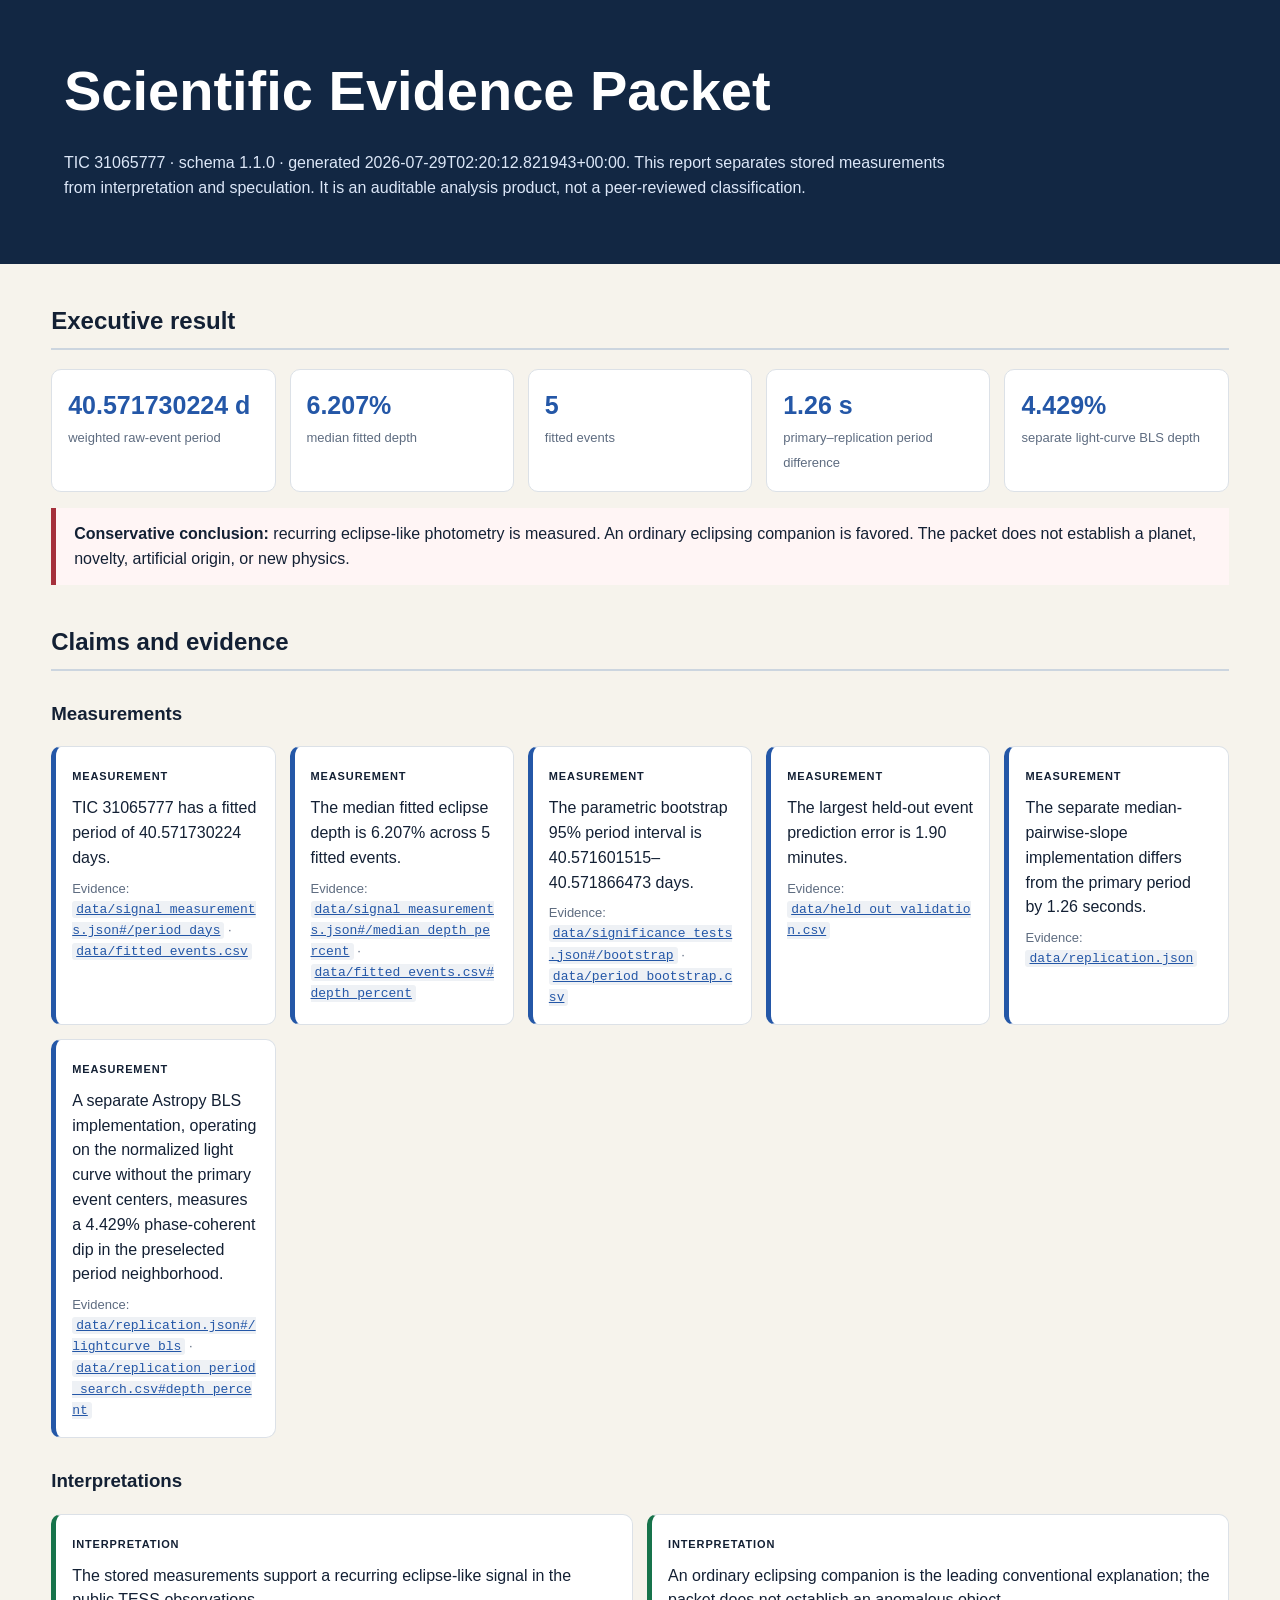
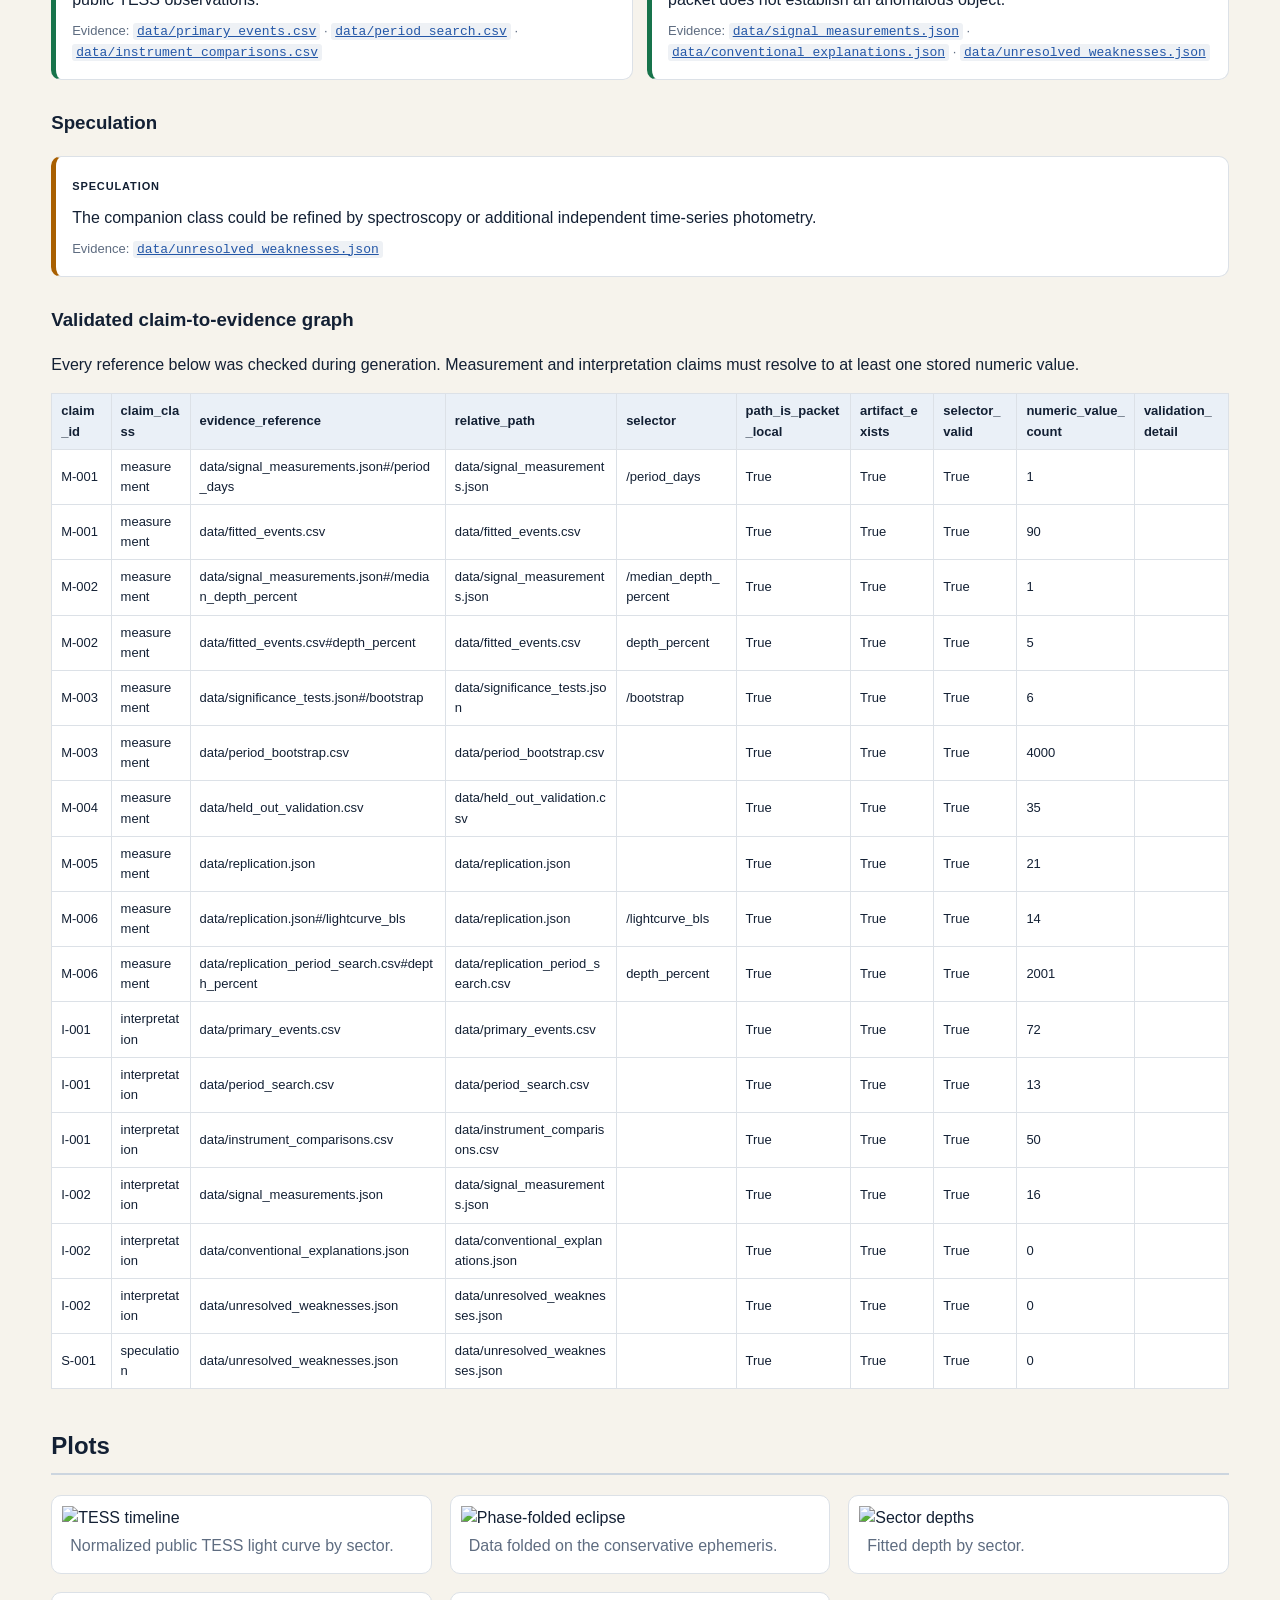
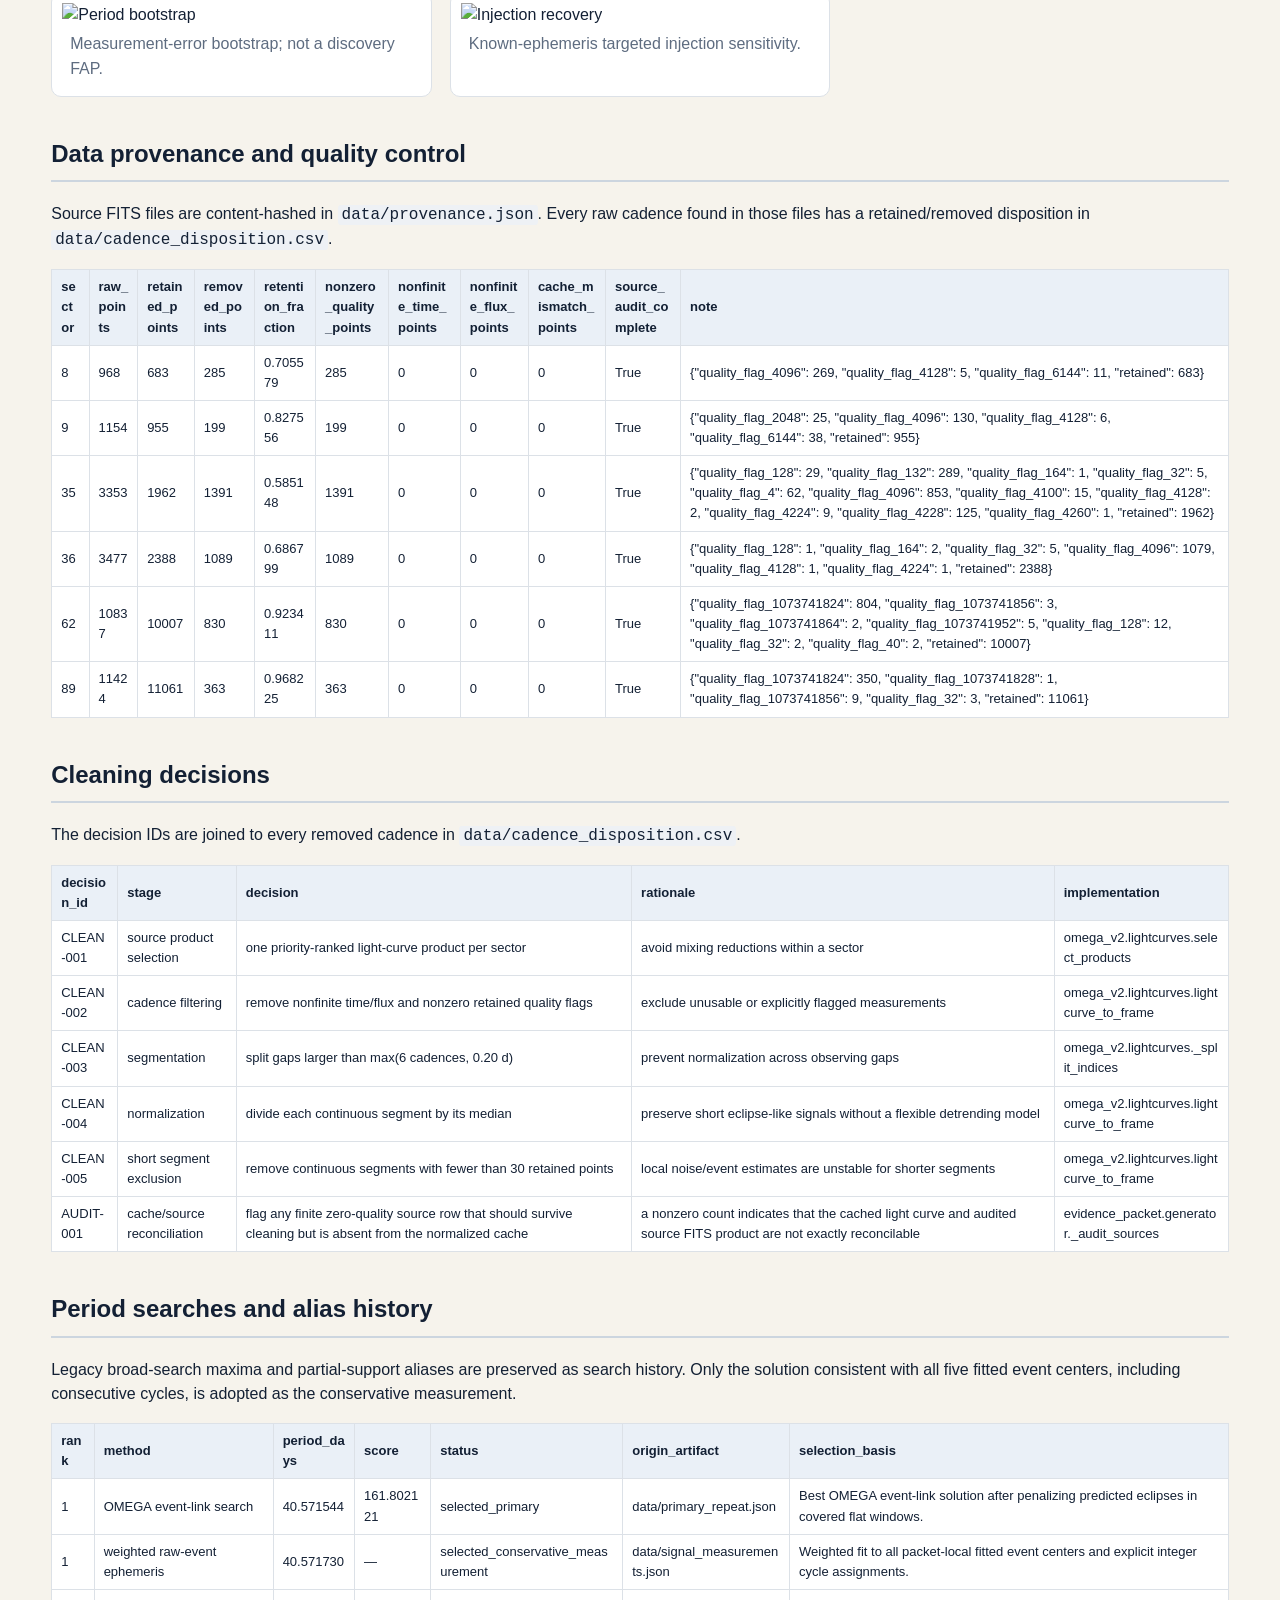
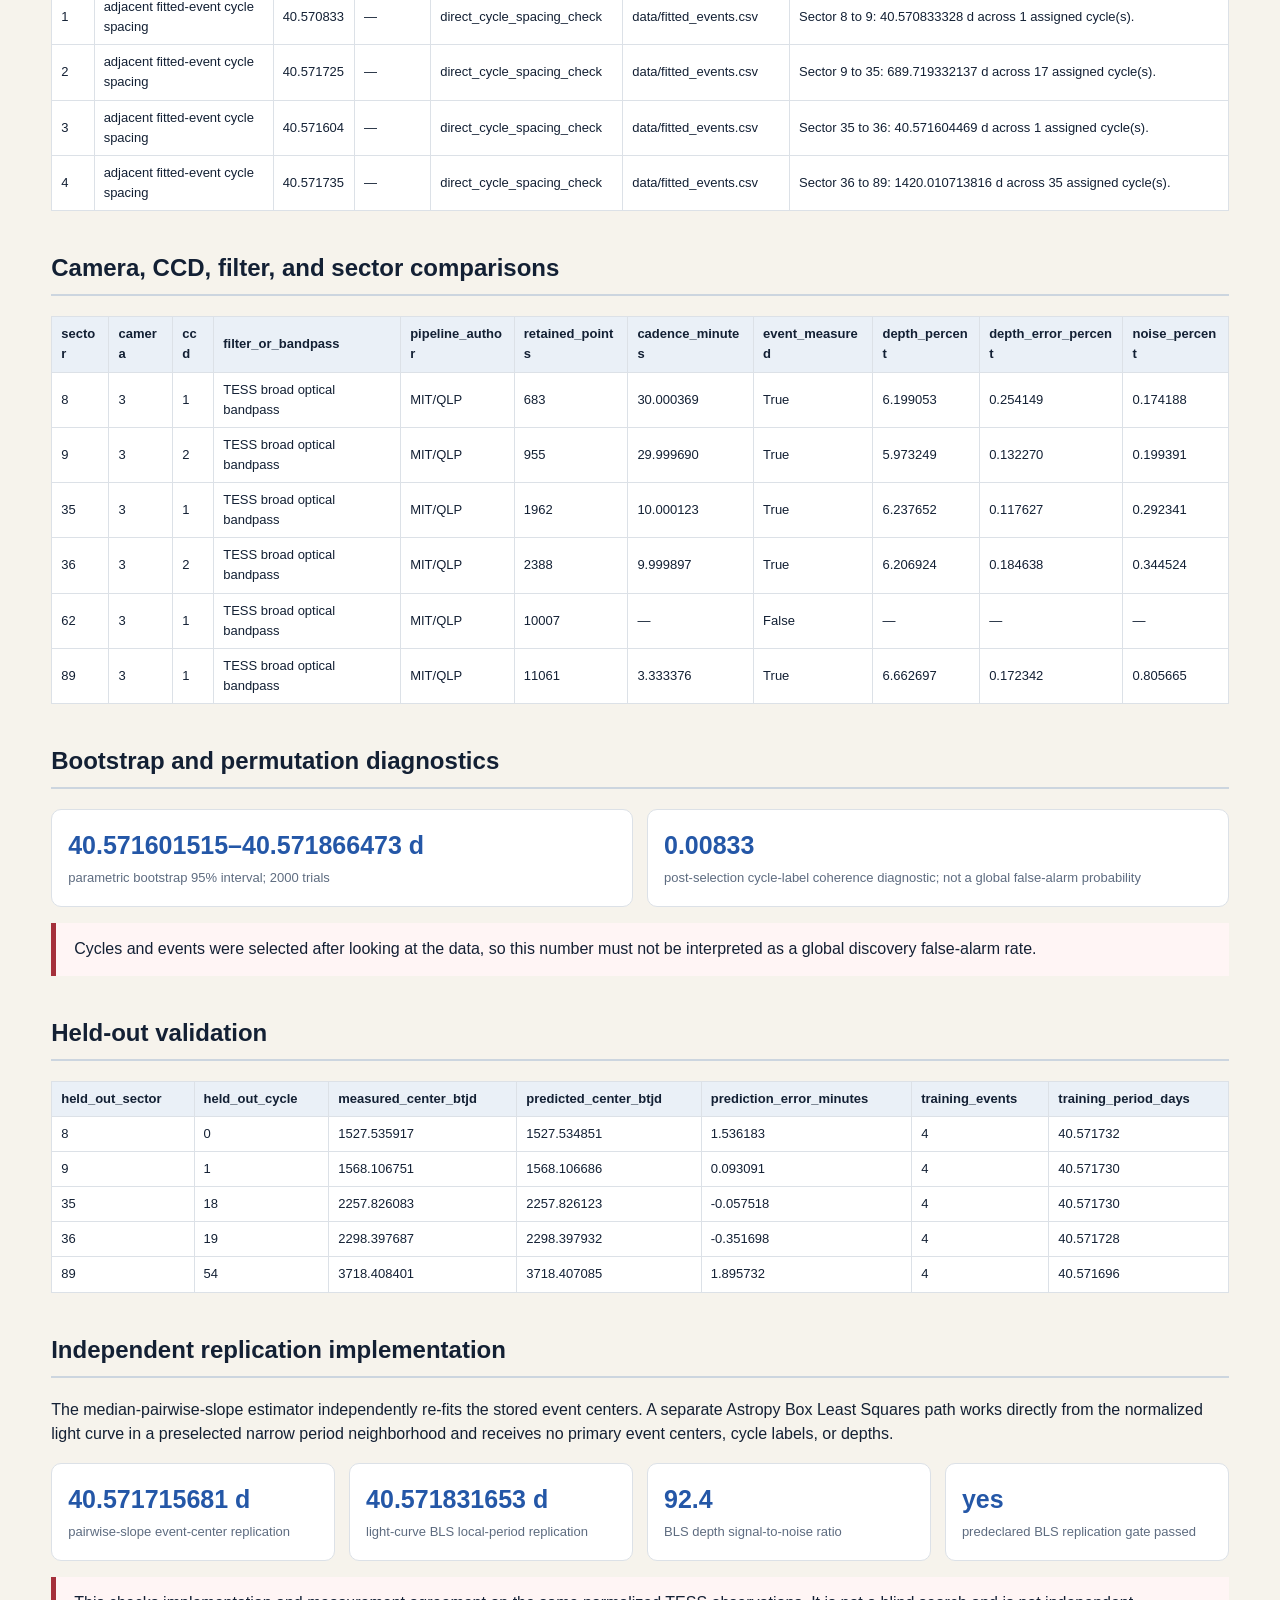
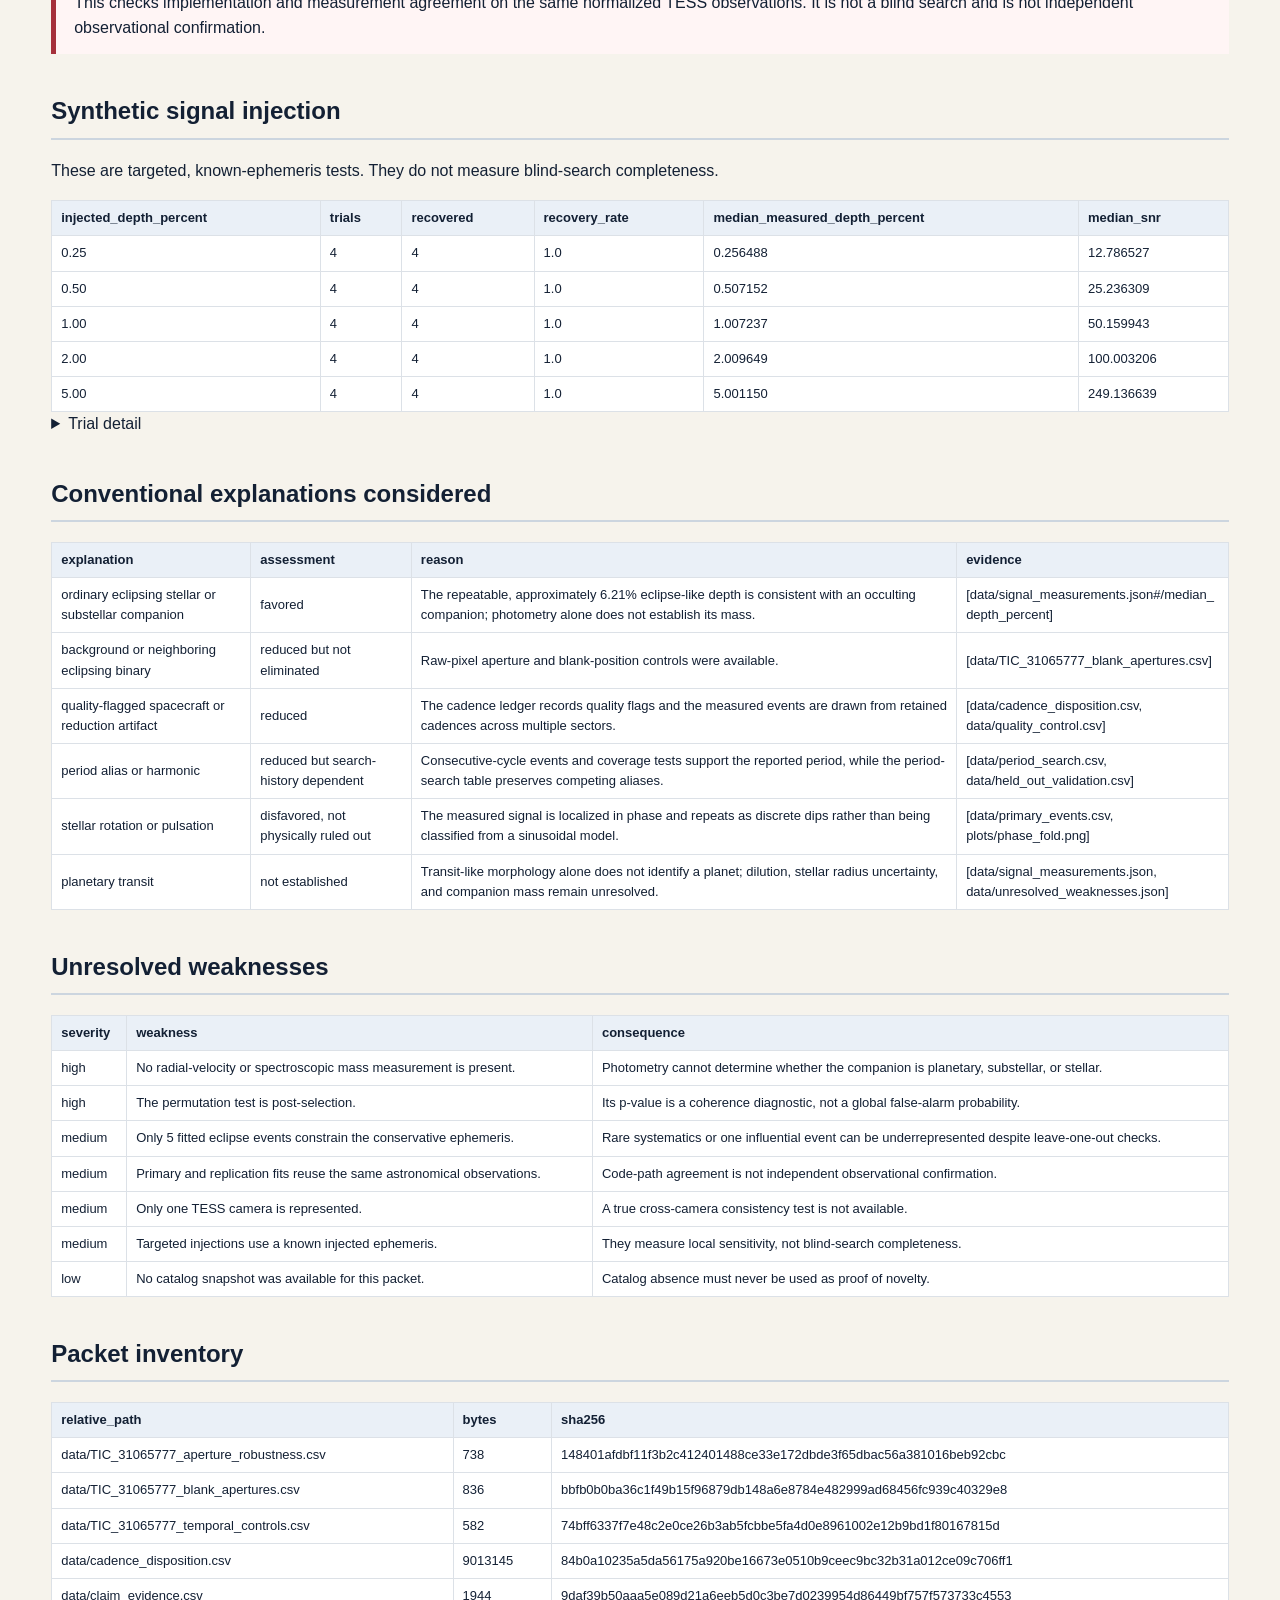
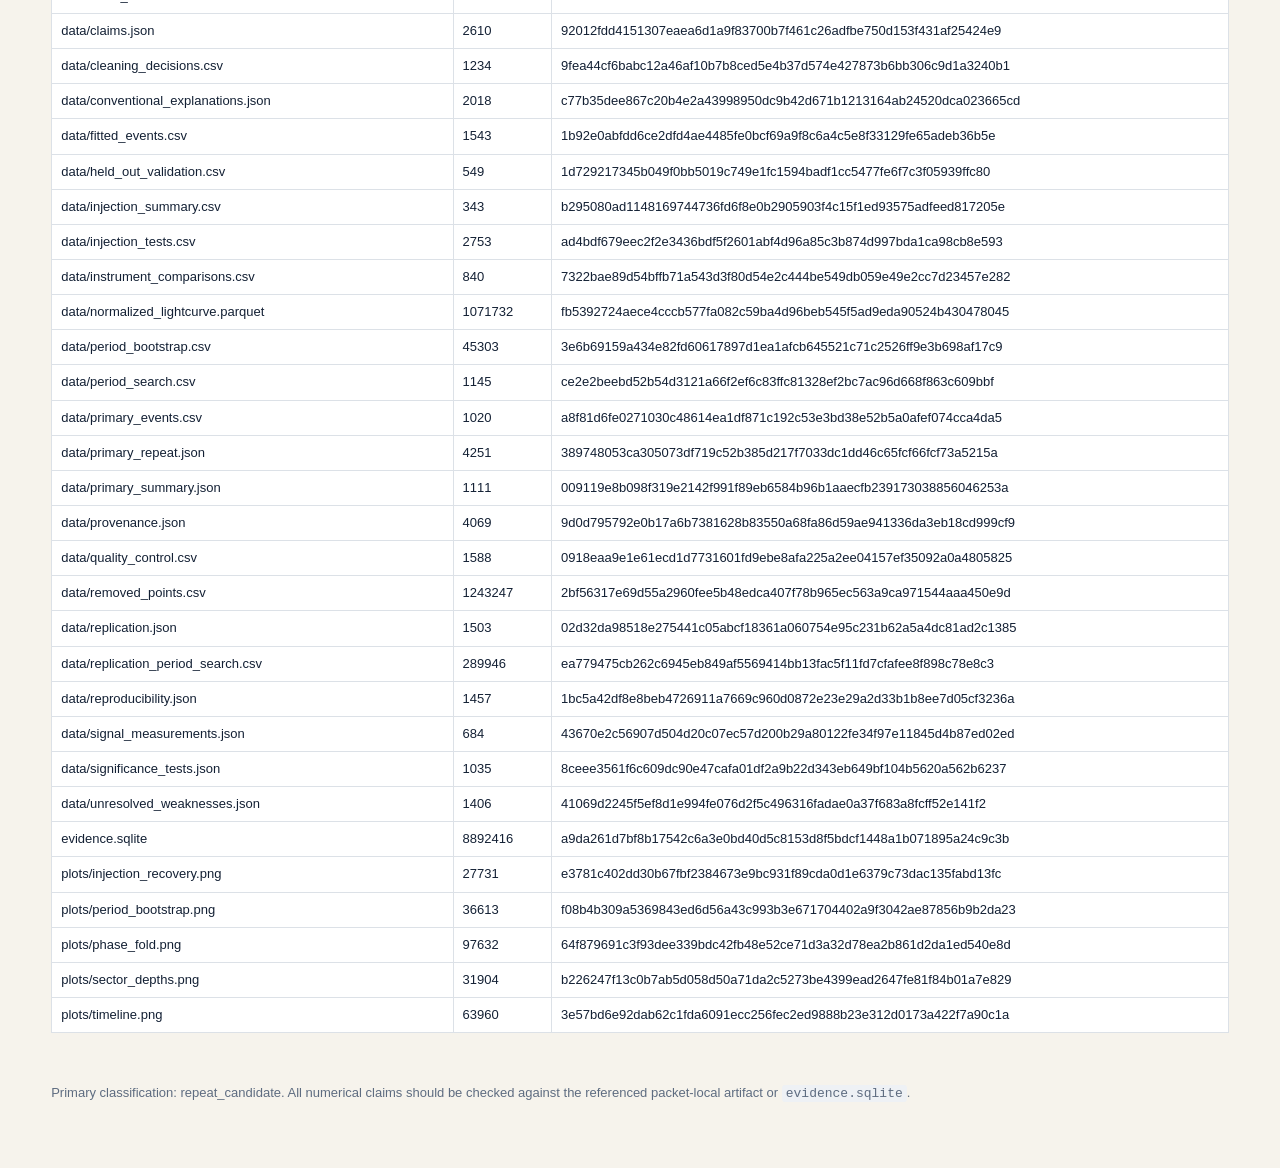
==== results/evidence_packets/TIC_31065777/index.html @ 11b76bcf "Publish reproducible TIC 31065777 analysis" ====
<!doctype html>
<html lang="en">
<head>
<meta charset="utf-8">
<meta name="viewport" content="width=device-width, initial-scale=1">
<title>TIC 31065777 Scientific Evidence Packet</title>
<style>
:root { --ink:#132034; --muted:#5e6c80; --paper:#f6f3ec; --card:#fff;
--blue:#2457a7; --green:#17734b; --amber:#a85f00; --red:#a5303b; }
* { box-sizing:border-box; } body { margin:0; color:var(--ink); background:var(--paper);
font:16px/1.55 -apple-system,BlinkMacSystemFont,"Segoe UI",sans-serif; }
header { padding:48px max(5vw,24px); color:white; background:#122743; }
header h1 { margin:0 0 8px; font-size:clamp(30px,5vw,56px); } header p { max-width:900px; color:#dce7f8; }
main { width:min(1180px,92vw); margin:32px auto 80px; } section { margin:38px 0; }
h2 { border-bottom:2px solid #ccd5df; padding-bottom:8px; } h3 { margin-top:28px; }
.grid { display:grid; grid-template-columns:repeat(auto-fit,minmax(210px,1fr)); gap:14px; }
.metric,.claim,.panel { background:var(--card); border:1px solid #dce1e7; border-radius:10px; padding:16px; }
.metric strong { display:block; font-size:25px; color:var(--blue); } .metric span,.evidence,.muted { color:var(--muted); font-size:13px; }
.tag { display:inline-block; font-size:11px; text-transform:uppercase; letter-spacing:.08em; font-weight:700; }
.measurement { border-left:5px solid var(--blue); } .interpretation { border-left:5px solid var(--green); }
.speculation { border-left:5px solid var(--amber); } .claim p { margin:8px 0; }
.warning { border-left:5px solid var(--red); background:#fff5f5; padding:14px 18px; }
.plots { display:grid; grid-template-columns:repeat(auto-fit,minmax(360px,1fr)); gap:18px; }
.plots figure { margin:0; padding:10px; background:white; border:1px solid #dce1e7; border-radius:10px; }
.plots img { width:100%; height:auto; } .plots figcaption { color:var(--muted); padding:4px 8px; }
.data-table { width:100%; border-collapse:collapse; background:white; font-size:13px; overflow-wrap:anywhere; }
.data-table th,.data-table td { padding:7px 9px; border:1px solid #dce1e7; text-align:left; }
.data-table th { background:#eaf0f7; } .scroll { overflow-x:auto; }
code { background:#eef1f5; padding:1px 4px; border-radius:3px;
overflow-wrap:anywhere; white-space:normal; }
a { color:var(--blue); }
footer { color:var(--muted); margin-top:50px; font-size:13px; }
</style>
</head>
<body>
<header><h1>Scientific Evidence Packet</h1>
<p>TIC 31065777 · schema 1.1.0 · generated 2026-07-29T02:20:12.821943+00:00.
This report separates stored measurements from interpretation and speculation.
It is an auditable analysis product, not a peer-reviewed classification.</p></header>
<main>
<section>
<h2>Executive result</h2>
<div class="grid">
<div class="metric"><strong>40.571730224 d</strong><span>weighted raw-event period</span></div>
<div class="metric"><strong>6.207%</strong><span>median fitted depth</span></div>
<div class="metric"><strong>5</strong><span>fitted events</span></div>
<div class="metric"><strong>1.26 s</strong><span>primary–replication period difference</span></div>
<div class="metric"><strong>4.429%</strong><span>separate light-curve BLS depth</span></div>
</div>
<p class="warning"><strong>Conservative conclusion:</strong> recurring eclipse-like
photometry is measured. An ordinary eclipsing companion is favored. The packet
does not establish a planet, novelty, artificial origin, or new physics.</p>
</section>
<section><h2>Claims and evidence</h2>
<h3>Measurements</h3><div class="grid"><article class="claim measurement"><div class="tag">measurement</div><p>TIC 31065777 has a fitted period of 40.571730224 days.</p><div class="evidence">Evidence: <a href="data/signal_measurements.json"><code>data/signal_measurements.json#/period_days</code></a> · <a href="data/fitted_events.csv"><code>data/fitted_events.csv</code></a></div></article>
<article class="claim measurement"><div class="tag">measurement</div><p>The median fitted eclipse depth is 6.207% across 5 fitted events.</p><div class="evidence">Evidence: <a href="data/signal_measurements.json"><code>data/signal_measurements.json#/median_depth_percent</code></a> · <a href="data/fitted_events.csv"><code>data/fitted_events.csv#depth_percent</code></a></div></article>
<article class="claim measurement"><div class="tag">measurement</div><p>The parametric bootstrap 95% period interval is 40.571601515–40.571866473 days.</p><div class="evidence">Evidence: <a href="data/significance_tests.json"><code>data/significance_tests.json#/bootstrap</code></a> · <a href="data/period_bootstrap.csv"><code>data/period_bootstrap.csv</code></a></div></article>
<article class="claim measurement"><div class="tag">measurement</div><p>The largest held-out event prediction error is 1.90 minutes.</p><div class="evidence">Evidence: <a href="data/held_out_validation.csv"><code>data/held_out_validation.csv</code></a></div></article>
<article class="claim measurement"><div class="tag">measurement</div><p>The separate median-pairwise-slope implementation differs from the primary period by 1.26 seconds.</p><div class="evidence">Evidence: <a href="data/replication.json"><code>data/replication.json</code></a></div></article>
<article class="claim measurement"><div class="tag">measurement</div><p>A separate Astropy BLS implementation, operating on the normalized light curve without the primary event centers, measures a 4.429% phase-coherent dip in the preselected period neighborhood.</p><div class="evidence">Evidence: <a href="data/replication.json"><code>data/replication.json#/lightcurve_bls</code></a> · <a href="data/replication_period_search.csv"><code>data/replication_period_search.csv#depth_percent</code></a></div></article></div>
<h3>Interpretations</h3><div class="grid"><article class="claim interpretation"><div class="tag">interpretation</div><p>The stored measurements support a recurring eclipse-like signal in the public TESS observations.</p><div class="evidence">Evidence: <a href="data/primary_events.csv"><code>data/primary_events.csv</code></a> · <a href="data/period_search.csv"><code>data/period_search.csv</code></a> · <a href="data/instrument_comparisons.csv"><code>data/instrument_comparisons.csv</code></a></div></article>
<article class="claim interpretation"><div class="tag">interpretation</div><p>An ordinary eclipsing companion is the leading conventional explanation; the packet does not establish an anomalous object.</p><div class="evidence">Evidence: <a href="data/signal_measurements.json"><code>data/signal_measurements.json</code></a> · <a href="data/conventional_explanations.json"><code>data/conventional_explanations.json</code></a> · <a href="data/unresolved_weaknesses.json"><code>data/unresolved_weaknesses.json</code></a></div></article></div>
<h3>Speculation</h3><div class="grid"><article class="claim speculation"><div class="tag">speculation</div><p>The companion class could be refined by spectroscopy or additional independent time-series photometry.</p><div class="evidence">Evidence: <a href="data/unresolved_weaknesses.json"><code>data/unresolved_weaknesses.json</code></a></div></article></div>
<h3>Validated claim-to-evidence graph</h3>
<p>Every reference below was checked during generation. Measurement and
interpretation claims must resolve to at least one stored numeric value.</p>
<div class="scroll"><table class="dataframe data-table">
  <thead>
    <tr style="text-align: right;">
      <th>claim_id</th>
      <th>claim_class</th>
      <th>evidence_reference</th>
      <th>relative_path</th>
      <th>selector</th>
      <th>path_is_packet_local</th>
      <th>artifact_exists</th>
      <th>selector_valid</th>
      <th>numeric_value_count</th>
      <th>validation_detail</th>
    </tr>
  </thead>
  <tbody>
    <tr>
      <td>M-001</td>
      <td>measurement</td>
      <td>data/signal_measurements.json#/period_days</td>
      <td>data/signal_measurements.json</td>
      <td>/period_days</td>
      <td>True</td>
      <td>True</td>
      <td>True</td>
      <td>1</td>
      <td></td>
    </tr>
    <tr>
      <td>M-001</td>
      <td>measurement</td>
      <td>data/fitted_events.csv</td>
      <td>data/fitted_events.csv</td>
      <td></td>
      <td>True</td>
      <td>True</td>
      <td>True</td>
      <td>90</td>
      <td></td>
    </tr>
    <tr>
      <td>M-002</td>
      <td>measurement</td>
      <td>data/signal_measurements.json#/median_depth_percent</td>
      <td>data/signal_measurements.json</td>
      <td>/median_depth_percent</td>
      <td>True</td>
      <td>True</td>
      <td>True</td>
      <td>1</td>
      <td></td>
    </tr>
    <tr>
      <td>M-002</td>
      <td>measurement</td>
      <td>data/fitted_events.csv#depth_percent</td>
      <td>data/fitted_events.csv</td>
      <td>depth_percent</td>
      <td>True</td>
      <td>True</td>
      <td>True</td>
      <td>5</td>
      <td></td>
    </tr>
    <tr>
      <td>M-003</td>
      <td>measurement</td>
      <td>data/significance_tests.json#/bootstrap</td>
      <td>data/significance_tests.json</td>
      <td>/bootstrap</td>
      <td>True</td>
      <td>True</td>
      <td>True</td>
      <td>6</td>
      <td></td>
    </tr>
    <tr>
      <td>M-003</td>
      <td>measurement</td>
      <td>data/period_bootstrap.csv</td>
      <td>data/period_bootstrap.csv</td>
      <td></td>
      <td>True</td>
      <td>True</td>
      <td>True</td>
      <td>4000</td>
      <td></td>
    </tr>
    <tr>
      <td>M-004</td>
      <td>measurement</td>
      <td>data/held_out_validation.csv</td>
      <td>data/held_out_validation.csv</td>
      <td></td>
      <td>True</td>
      <td>True</td>
      <td>True</td>
      <td>35</td>
      <td></td>
    </tr>
    <tr>
      <td>M-005</td>
      <td>measurement</td>
      <td>data/replication.json</td>
      <td>data/replication.json</td>
      <td></td>
      <td>True</td>
      <td>True</td>
      <td>True</td>
      <td>21</td>
      <td></td>
    </tr>
    <tr>
      <td>M-006</td>
      <td>measurement</td>
      <td>data/replication.json#/lightcurve_bls</td>
      <td>data/replication.json</td>
      <td>/lightcurve_bls</td>
      <td>True</td>
      <td>True</td>
      <td>True</td>
      <td>14</td>
      <td></td>
    </tr>
    <tr>
      <td>M-006</td>
      <td>measurement</td>
      <td>data/replication_period_search.csv#depth_percent</td>
      <td>data/replication_period_search.csv</td>
      <td>depth_percent</td>
      <td>True</td>
      <td>True</td>
      <td>True</td>
      <td>2001</td>
      <td></td>
    </tr>
    <tr>
      <td>I-001</td>
      <td>interpretation</td>
      <td>data/primary_events.csv</td>
      <td>data/primary_events.csv</td>
      <td></td>
      <td>True</td>
      <td>True</td>
      <td>True</td>
      <td>72</td>
      <td></td>
    </tr>
    <tr>
      <td>I-001</td>
      <td>interpretation</td>
      <td>data/period_search.csv</td>
      <td>data/period_search.csv</td>
      <td></td>
      <td>True</td>
      <td>True</td>
      <td>True</td>
      <td>13</td>
      <td></td>
    </tr>
    <tr>
      <td>I-001</td>
      <td>interpretation</td>
      <td>data/instrument_comparisons.csv</td>
      <td>data/instrument_comparisons.csv</td>
      <td></td>
      <td>True</td>
      <td>True</td>
      <td>True</td>
      <td>50</td>
      <td></td>
    </tr>
    <tr>
      <td>I-002</td>
      <td>interpretation</td>
      <td>data/signal_measurements.json</td>
      <td>data/signal_measurements.json</td>
      <td></td>
      <td>True</td>
      <td>True</td>
      <td>True</td>
      <td>16</td>
      <td></td>
    </tr>
    <tr>
      <td>I-002</td>
      <td>interpretation</td>
      <td>data/conventional_explanations.json</td>
      <td>data/conventional_explanations.json</td>
      <td></td>
      <td>True</td>
      <td>True</td>
      <td>True</td>
      <td>0</td>
      <td></td>
    </tr>
    <tr>
      <td>I-002</td>
      <td>interpretation</td>
      <td>data/unresolved_weaknesses.json</td>
      <td>data/unresolved_weaknesses.json</td>
      <td></td>
      <td>True</td>
      <td>True</td>
      <td>True</td>
      <td>0</td>
      <td></td>
    </tr>
    <tr>
      <td>S-001</td>
      <td>speculation</td>
      <td>data/unresolved_weaknesses.json</td>
      <td>data/unresolved_weaknesses.json</td>
      <td></td>
      <td>True</td>
      <td>True</td>
      <td>True</td>
      <td>0</td>
      <td></td>
    </tr>
  </tbody>
</table></div></section>
<section><h2>Plots</h2><div class="plots">
<figure><img src="plots/timeline.png" alt="TESS timeline"><figcaption>Normalized public TESS light curve by sector.</figcaption></figure>
<figure><img src="plots/phase_fold.png" alt="Phase-folded eclipse"><figcaption>Data folded on the conservative ephemeris.</figcaption></figure>
<figure><img src="plots/sector_depths.png" alt="Sector depths"><figcaption>Fitted depth by sector.</figcaption></figure>
<figure><img src="plots/period_bootstrap.png" alt="Period bootstrap"><figcaption>Measurement-error bootstrap; not a discovery FAP.</figcaption></figure>
<figure><img src="plots/injection_recovery.png" alt="Injection recovery"><figcaption>Known-ephemeris targeted injection sensitivity.</figcaption></figure>
</div></section>
<section><h2>Data provenance and quality control</h2>
<p>Source FITS files are content-hashed in <code>data/provenance.json</code>.
Every raw cadence found in those files has a retained/removed disposition in
<code>data/cadence_disposition.csv</code>.</p><div class="scroll"><table class="dataframe data-table">
  <thead>
    <tr style="text-align: right;">
      <th>sector</th>
      <th>raw_points</th>
      <th>retained_points</th>
      <th>removed_points</th>
      <th>retention_fraction</th>
      <th>nonzero_quality_points</th>
      <th>nonfinite_time_points</th>
      <th>nonfinite_flux_points</th>
      <th>cache_mismatch_points</th>
      <th>source_audit_complete</th>
      <th>note</th>
    </tr>
  </thead>
  <tbody>
    <tr>
      <td>8</td>
      <td>968</td>
      <td>683</td>
      <td>285</td>
      <td>0.705579</td>
      <td>285</td>
      <td>0</td>
      <td>0</td>
      <td>0</td>
      <td>True</td>
      <td>{"quality_flag_4096": 269, "quality_flag_4128": 5, "quality_flag_6144": 11, "retained": 683}</td>
    </tr>
    <tr>
      <td>9</td>
      <td>1154</td>
      <td>955</td>
      <td>199</td>
      <td>0.827556</td>
      <td>199</td>
      <td>0</td>
      <td>0</td>
      <td>0</td>
      <td>True</td>
      <td>{"quality_flag_2048": 25, "quality_flag_4096": 130, "quality_flag_4128": 6, "quality_flag_6144": 38, "retained": 955}</td>
    </tr>
    <tr>
      <td>35</td>
      <td>3353</td>
      <td>1962</td>
      <td>1391</td>
      <td>0.585148</td>
      <td>1391</td>
      <td>0</td>
      <td>0</td>
      <td>0</td>
      <td>True</td>
      <td>{"quality_flag_128": 29, "quality_flag_132": 289, "quality_flag_164": 1, "quality_flag_32": 5, "quality_flag_4": 62, "quality_flag_4096": 853, "quality_flag_4100": 15, "quality_flag_4128": 2, "quality_flag_4224": 9, "quality_flag_4228": 125, "quality_flag_4260": 1, "retained": 1962}</td>
    </tr>
    <tr>
      <td>36</td>
      <td>3477</td>
      <td>2388</td>
      <td>1089</td>
      <td>0.686799</td>
      <td>1089</td>
      <td>0</td>
      <td>0</td>
      <td>0</td>
      <td>True</td>
      <td>{"quality_flag_128": 1, "quality_flag_164": 2, "quality_flag_32": 5, "quality_flag_4096": 1079, "quality_flag_4128": 1, "quality_flag_4224": 1, "retained": 2388}</td>
    </tr>
    <tr>
      <td>62</td>
      <td>10837</td>
      <td>10007</td>
      <td>830</td>
      <td>0.923411</td>
      <td>830</td>
      <td>0</td>
      <td>0</td>
      <td>0</td>
      <td>True</td>
      <td>{"quality_flag_1073741824": 804, "quality_flag_1073741856": 3, "quality_flag_1073741864": 2, "quality_flag_1073741952": 5, "quality_flag_128": 12, "quality_flag_32": 2, "quality_flag_40": 2, "retained": 10007}</td>
    </tr>
    <tr>
      <td>89</td>
      <td>11424</td>
      <td>11061</td>
      <td>363</td>
      <td>0.968225</td>
      <td>363</td>
      <td>0</td>
      <td>0</td>
      <td>0</td>
      <td>True</td>
      <td>{"quality_flag_1073741824": 350, "quality_flag_1073741828": 1, "quality_flag_1073741856": 9, "quality_flag_32": 3, "retained": 11061}</td>
    </tr>
  </tbody>
</table></div></section>
<section><h2>Cleaning decisions</h2>
<p>The decision IDs are joined to every removed cadence in
<code>data/cadence_disposition.csv</code>.</p>
<div class="scroll"><table class="dataframe data-table">
  <thead>
    <tr style="text-align: right;">
      <th>decision_id</th>
      <th>stage</th>
      <th>decision</th>
      <th>rationale</th>
      <th>implementation</th>
    </tr>
  </thead>
  <tbody>
    <tr>
      <td>CLEAN-001</td>
      <td>source product selection</td>
      <td>one priority-ranked light-curve product per sector</td>
      <td>avoid mixing reductions within a sector</td>
      <td>omega_v2.lightcurves.select_products</td>
    </tr>
    <tr>
      <td>CLEAN-002</td>
      <td>cadence filtering</td>
      <td>remove nonfinite time/flux and nonzero retained quality flags</td>
      <td>exclude unusable or explicitly flagged measurements</td>
      <td>omega_v2.lightcurves.lightcurve_to_frame</td>
    </tr>
    <tr>
      <td>CLEAN-003</td>
      <td>segmentation</td>
      <td>split gaps larger than max(6 cadences, 0.20 d)</td>
      <td>prevent normalization across observing gaps</td>
      <td>omega_v2.lightcurves._split_indices</td>
    </tr>
    <tr>
      <td>CLEAN-004</td>
      <td>normalization</td>
      <td>divide each continuous segment by its median</td>
      <td>preserve short eclipse-like signals without a flexible detrending model</td>
      <td>omega_v2.lightcurves.lightcurve_to_frame</td>
    </tr>
    <tr>
      <td>CLEAN-005</td>
      <td>short segment exclusion</td>
      <td>remove continuous segments with fewer than 30 retained points</td>
      <td>local noise/event estimates are unstable for shorter segments</td>
      <td>omega_v2.lightcurves.lightcurve_to_frame</td>
    </tr>
    <tr>
      <td>AUDIT-001</td>
      <td>cache/source reconciliation</td>
      <td>flag any finite zero-quality source row that should survive cleaning but is absent from the normalized cache</td>
      <td>a nonzero count indicates that the cached light curve and audited source FITS product are not exactly reconcilable</td>
      <td>evidence_packet.generator._audit_sources</td>
    </tr>
  </tbody>
</table></div></section>
<section><h2>Period searches and alias history</h2>
<p>Legacy broad-search maxima and partial-support aliases are preserved as
search history. Only the solution consistent with all five fitted event centers,
including consecutive cycles, is adopted as the conservative measurement.</p>
<div class="scroll"><table class="dataframe data-table">
  <thead>
    <tr style="text-align: right;">
      <th>rank</th>
      <th>method</th>
      <th>period_days</th>
      <th>score</th>
      <th>status</th>
      <th>origin_artifact</th>
      <th>selection_basis</th>
    </tr>
  </thead>
  <tbody>
    <tr>
      <td>1</td>
      <td>OMEGA event-link search</td>
      <td>40.571544</td>
      <td>161.802121</td>
      <td>selected_primary</td>
      <td>data/primary_repeat.json</td>
      <td>Best OMEGA event-link solution after penalizing predicted eclipses in covered flat windows.</td>
    </tr>
    <tr>
      <td>1</td>
      <td>weighted raw-event ephemeris</td>
      <td>40.571730</td>
      <td>—</td>
      <td>selected_conservative_measurement</td>
      <td>data/signal_measurements.json</td>
      <td>Weighted fit to all packet-local fitted event centers and explicit integer cycle assignments.</td>
    </tr>
    <tr>
      <td>1</td>
      <td>adjacent fitted-event cycle spacing</td>
      <td>40.570833</td>
      <td>—</td>
      <td>direct_cycle_spacing_check</td>
      <td>data/fitted_events.csv</td>
      <td>Sector 8 to 9: 40.570833328 d across 1 assigned cycle(s).</td>
    </tr>
    <tr>
      <td>2</td>
      <td>adjacent fitted-event cycle spacing</td>
      <td>40.571725</td>
      <td>—</td>
      <td>direct_cycle_spacing_check</td>
      <td>data/fitted_events.csv</td>
      <td>Sector 9 to 35: 689.719332137 d across 17 assigned cycle(s).</td>
    </tr>
    <tr>
      <td>3</td>
      <td>adjacent fitted-event cycle spacing</td>
      <td>40.571604</td>
      <td>—</td>
      <td>direct_cycle_spacing_check</td>
      <td>data/fitted_events.csv</td>
      <td>Sector 35 to 36: 40.571604469 d across 1 assigned cycle(s).</td>
    </tr>
    <tr>
      <td>4</td>
      <td>adjacent fitted-event cycle spacing</td>
      <td>40.571735</td>
      <td>—</td>
      <td>direct_cycle_spacing_check</td>
      <td>data/fitted_events.csv</td>
      <td>Sector 36 to 89: 1420.010713816 d across 35 assigned cycle(s).</td>
    </tr>
  </tbody>
</table></div></section>
<section><h2>Camera, CCD, filter, and sector comparisons</h2>
<div class="scroll"><table class="dataframe data-table">
  <thead>
    <tr style="text-align: right;">
      <th>sector</th>
      <th>camera</th>
      <th>ccd</th>
      <th>filter_or_bandpass</th>
      <th>pipeline_author</th>
      <th>retained_points</th>
      <th>cadence_minutes</th>
      <th>event_measured</th>
      <th>depth_percent</th>
      <th>depth_error_percent</th>
      <th>noise_percent</th>
    </tr>
  </thead>
  <tbody>
    <tr>
      <td>8</td>
      <td>3</td>
      <td>1</td>
      <td>TESS broad optical bandpass</td>
      <td>MIT/QLP</td>
      <td>683</td>
      <td>30.000369</td>
      <td>True</td>
      <td>6.199053</td>
      <td>0.254149</td>
      <td>0.174188</td>
    </tr>
    <tr>
      <td>9</td>
      <td>3</td>
      <td>2</td>
      <td>TESS broad optical bandpass</td>
      <td>MIT/QLP</td>
      <td>955</td>
      <td>29.999690</td>
      <td>True</td>
      <td>5.973249</td>
      <td>0.132270</td>
      <td>0.199391</td>
    </tr>
    <tr>
      <td>35</td>
      <td>3</td>
      <td>1</td>
      <td>TESS broad optical bandpass</td>
      <td>MIT/QLP</td>
      <td>1962</td>
      <td>10.000123</td>
      <td>True</td>
      <td>6.237652</td>
      <td>0.117627</td>
      <td>0.292341</td>
    </tr>
    <tr>
      <td>36</td>
      <td>3</td>
      <td>2</td>
      <td>TESS broad optical bandpass</td>
      <td>MIT/QLP</td>
      <td>2388</td>
      <td>9.999897</td>
      <td>True</td>
      <td>6.206924</td>
      <td>0.184638</td>
      <td>0.344524</td>
    </tr>
    <tr>
      <td>62</td>
      <td>3</td>
      <td>1</td>
      <td>TESS broad optical bandpass</td>
      <td>MIT/QLP</td>
      <td>10007</td>
      <td>—</td>
      <td>False</td>
      <td>—</td>
      <td>—</td>
      <td>—</td>
    </tr>
    <tr>
      <td>89</td>
      <td>3</td>
      <td>1</td>
      <td>TESS broad optical bandpass</td>
      <td>MIT/QLP</td>
      <td>11061</td>
      <td>3.333376</td>
      <td>True</td>
      <td>6.662697</td>
      <td>0.172342</td>
      <td>0.805665</td>
    </tr>
  </tbody>
</table></div></section>
<section><h2>Bootstrap and permutation diagnostics</h2>
<div class="grid">
<div class="metric"><strong>40.571601515–40.571866473 d</strong><span>parametric bootstrap 95% interval; 2000 trials</span></div>
<div class="metric"><strong>0.00833</strong><span>post-selection cycle-label coherence diagnostic; not a global false-alarm probability</span></div>
</div>
<p class="warning">Cycles and events were selected after looking at the data, so this number must not be interpreted as a global discovery false-alarm rate.</p></section>
<section><h2>Held-out validation</h2><div class="scroll"><table class="dataframe data-table">
  <thead>
    <tr style="text-align: right;">
      <th>held_out_sector</th>
      <th>held_out_cycle</th>
      <th>measured_center_btjd</th>
      <th>predicted_center_btjd</th>
      <th>prediction_error_minutes</th>
      <th>training_events</th>
      <th>training_period_days</th>
    </tr>
  </thead>
  <tbody>
    <tr>
      <td>8</td>
      <td>0</td>
      <td>1527.535917</td>
      <td>1527.534851</td>
      <td>1.536183</td>
      <td>4</td>
      <td>40.571732</td>
    </tr>
    <tr>
      <td>9</td>
      <td>1</td>
      <td>1568.106751</td>
      <td>1568.106686</td>
      <td>0.093091</td>
      <td>4</td>
      <td>40.571730</td>
    </tr>
    <tr>
      <td>35</td>
      <td>18</td>
      <td>2257.826083</td>
      <td>2257.826123</td>
      <td>-0.057518</td>
      <td>4</td>
      <td>40.571730</td>
    </tr>
    <tr>
      <td>36</td>
      <td>19</td>
      <td>2298.397687</td>
      <td>2298.397932</td>
      <td>-0.351698</td>
      <td>4</td>
      <td>40.571728</td>
    </tr>
    <tr>
      <td>89</td>
      <td>54</td>
      <td>3718.408401</td>
      <td>3718.407085</td>
      <td>1.895732</td>
      <td>4</td>
      <td>40.571696</td>
    </tr>
  </tbody>
</table></div></section>
<section><h2>Independent replication implementation</h2>
<p>The median-pairwise-slope estimator independently re-fits the stored event
centers. A separate Astropy Box Least Squares path works directly from the
normalized light curve in a preselected narrow period neighborhood and receives
no primary event centers, cycle labels, or depths.</p>
<div class="grid">
<div class="metric"><strong>40.571715681 d</strong><span>pairwise-slope event-center replication</span></div>
<div class="metric"><strong>40.571831653 d</strong><span>light-curve BLS local-period replication</span></div>
<div class="metric"><strong>92.4</strong><span>BLS depth signal-to-noise ratio</span></div>
<div class="metric"><strong>yes</strong><span>predeclared BLS replication gate passed</span></div>
</div>
<p class="warning">This checks implementation and measurement agreement on the same normalized TESS observations. It is not a blind search and is not independent observational confirmation.</p></section>
<section><h2>Synthetic signal injection</h2>
<p>These are targeted, known-ephemeris tests. They do not measure blind-search completeness.</p>
<div class="scroll"><table class="dataframe data-table">
  <thead>
    <tr style="text-align: right;">
      <th>injected_depth_percent</th>
      <th>trials</th>
      <th>recovered</th>
      <th>recovery_rate</th>
      <th>median_measured_depth_percent</th>
      <th>median_snr</th>
    </tr>
  </thead>
  <tbody>
    <tr>
      <td>0.25</td>
      <td>4</td>
      <td>4</td>
      <td>1.0</td>
      <td>0.256488</td>
      <td>12.786527</td>
    </tr>
    <tr>
      <td>0.50</td>
      <td>4</td>
      <td>4</td>
      <td>1.0</td>
      <td>0.507152</td>
      <td>25.236309</td>
    </tr>
    <tr>
      <td>1.00</td>
      <td>4</td>
      <td>4</td>
      <td>1.0</td>
      <td>1.007237</td>
      <td>50.159943</td>
    </tr>
    <tr>
      <td>2.00</td>
      <td>4</td>
      <td>4</td>
      <td>1.0</td>
      <td>2.009649</td>
      <td>100.003206</td>
    </tr>
    <tr>
      <td>5.00</td>
      <td>4</td>
      <td>4</td>
      <td>1.0</td>
      <td>5.001150</td>
      <td>249.136639</td>
    </tr>
  </tbody>
</table></div>
<details><summary>Trial detail</summary><div class="scroll"><table class="dataframe data-table">
  <thead>
    <tr style="text-align: right;">
      <th>trial</th>
      <th>injected_depth_fraction</th>
      <th>injected_depth_percent</th>
      <th>injected_period_days</th>
      <th>injected_duration_hours</th>
      <th>injected_epoch_btjd</th>
      <th>injected_points</th>
      <th>reference_points</th>
      <th>measured_depth_percent</th>
      <th>matched_filter_snr</th>
      <th>recovered</th>
      <th>test_scope</th>
    </tr>
  </thead>
  <tbody>
    <tr>
      <td>0</td>
      <td>0.0025</td>
      <td>0.25</td>
      <td>7.123</td>
      <td>3.0</td>
      <td>1518.942560</td>
      <td>422</td>
      <td>24262</td>
      <td>0.211636</td>
      <td>10.594601</td>
      <td>True</td>
      <td>targeted_known-ephemeris_recovery</td>
    </tr>
    <tr>
      <td>1</td>
      <td>0.0025</td>
      <td>0.25</td>
      <td>7.123</td>
      <td>3.0</td>
      <td>1519.355476</td>
      <td>423</td>
      <td>24351</td>
      <td>0.266393</td>
      <td>13.358046</td>
      <td>True</td>
      <td>targeted_known-ephemeris_recovery</td>
    </tr>
    <tr>
      <td>2</td>
      <td>0.0025</td>
      <td>0.25</td>
      <td>7.123</td>
      <td>3.0</td>
      <td>1519.640031</td>
      <td>420</td>
      <td>24414</td>
      <td>0.265628</td>
      <td>13.186705</td>
      <td>True</td>
      <td>targeted_known-ephemeris_recovery</td>
    </tr>
    <tr>
      <td>3</td>
      <td>0.0025</td>
      <td>0.25</td>
      <td>7.123</td>
      <td>3.0</td>
      <td>1520.060228</td>
      <td>429</td>
      <td>24279</td>
      <td>0.247349</td>
      <td>12.386350</td>
      <td>True</td>
      <td>targeted_known-ephemeris_recovery</td>
    </tr>
    <tr>
      <td>0</td>
      <td>0.0050</td>
      <td>0.50</td>
      <td>7.123</td>
      <td>3.0</td>
      <td>1518.946870</td>
      <td>421</td>
      <td>24259</td>
      <td>0.464177</td>
      <td>23.213869</td>
      <td>True</td>
      <td>targeted_known-ephemeris_recovery</td>
    </tr>
    <tr>
      <td>1</td>
      <td>0.0050</td>
      <td>0.50</td>
      <td>7.123</td>
      <td>3.0</td>
      <td>1519.317786</td>
      <td>422</td>
      <td>24350</td>
      <td>0.525294</td>
      <td>26.360170</td>
      <td>True</td>
      <td>targeted_known-ephemeris_recovery</td>
    </tr>
    <tr>
      <td>2</td>
      <td>0.0050</td>
      <td>0.50</td>
      <td>7.123</td>
      <td>3.0</td>
      <td>1519.737451</td>
      <td>420</td>
      <td>24411</td>
      <td>0.517472</td>
      <td>25.673270</td>
      <td>True</td>
      <td>targeted_known-ephemeris_recovery</td>
    </tr>
    <tr>
      <td>3</td>
      <td>0.0050</td>
      <td>0.50</td>
      <td>7.123</td>
      <td>3.0</td>
      <td>1520.042290</td>
      <td>426</td>
      <td>24292</td>
      <td>0.496833</td>
      <td>24.799349</td>
      <td>True</td>
      <td>targeted_known-ephemeris_recovery</td>
    </tr>
    <tr>
      <td>0</td>
      <td>0.0100</td>
      <td>1.00</td>
      <td>7.123</td>
      <td>3.0</td>
      <td>1518.967426</td>
      <td>421</td>
      <td>24267</td>
      <td>0.980002</td>
      <td>49.047826</td>
      <td>True</td>
      <td>targeted_known-ephemeris_recovery</td>
    </tr>
    <tr>
      <td>1</td>
      <td>0.0100</td>
      <td>1.00</td>
      <td>7.123</td>
      <td>3.0</td>
      <td>1519.364278</td>
      <td>423</td>
      <td>24350</td>
      <td>1.019435</td>
      <td>51.141237</td>
      <td>True</td>
      <td>targeted_known-ephemeris_recovery</td>
    </tr>
    <tr>
      <td>2</td>
      <td>0.0100</td>
      <td>1.00</td>
      <td>7.123</td>
      <td>3.0</td>
      <td>1519.672106</td>
      <td>416</td>
      <td>24415</td>
      <td>1.019997</td>
      <td>50.324824</td>
      <td>True</td>
      <td>targeted_known-ephemeris_recovery</td>
    </tr>
    <tr>
      <td>3</td>
      <td>0.0100</td>
      <td>1.00</td>
      <td>7.123</td>
      <td>3.0</td>
      <td>1520.089642</td>
      <td>433</td>
      <td>24270</td>
      <td>0.995039</td>
      <td>49.995062</td>
      <td>True</td>
      <td>targeted_known-ephemeris_recovery</td>
    </tr>
    <tr>
      <td>0</td>
      <td>0.0200</td>
      <td>2.00</td>
      <td>7.123</td>
      <td>3.0</td>
      <td>1518.943209</td>
      <td>422</td>
      <td>24259</td>
      <td>1.962309</td>
      <td>98.230671</td>
      <td>True</td>
      <td>targeted_known-ephemeris_recovery</td>
    </tr>
    <tr>
      <td>1</td>
      <td>0.0200</td>
      <td>2.00</td>
      <td>7.123</td>
      <td>3.0</td>
      <td>1519.273676</td>
      <td>417</td>
      <td>24352</td>
      <td>2.045071</td>
      <td>101.895070</td>
      <td>True</td>
      <td>targeted_known-ephemeris_recovery</td>
    </tr>
    <tr>
      <td>2</td>
      <td>0.0200</td>
      <td>2.00</td>
      <td>7.123</td>
      <td>3.0</td>
      <td>1519.693235</td>
      <td>418</td>
      <td>24414</td>
      <td>2.023435</td>
      <td>100.103191</td>
      <td>True</td>
      <td>targeted_known-ephemeris_recovery</td>
    </tr>
    <tr>
      <td>3</td>
      <td>0.0200</td>
      <td>2.00</td>
      <td>7.123</td>
      <td>3.0</td>
      <td>1520.068814</td>
      <td>429</td>
      <td>24271</td>
      <td>1.995862</td>
      <td>99.903220</td>
      <td>True</td>
      <td>targeted_known-ephemeris_recovery</td>
    </tr>
    <tr>
      <td>0</td>
      <td>0.0500</td>
      <td>5.00</td>
      <td>7.123</td>
      <td>3.0</td>
      <td>1518.961290</td>
      <td>420</td>
      <td>24270</td>
      <td>4.981149</td>
      <td>249.053268</td>
      <td>True</td>
      <td>targeted_known-ephemeris_recovery</td>
    </tr>
    <tr>
      <td>1</td>
      <td>0.0500</td>
      <td>5.00</td>
      <td>7.123</td>
      <td>3.0</td>
      <td>1519.301498</td>
      <td>419</td>
      <td>24349</td>
      <td>5.045723</td>
      <td>252.016238</td>
      <td>True</td>
      <td>targeted_known-ephemeris_recovery</td>
    </tr>
    <tr>
      <td>2</td>
      <td>0.0500</td>
      <td>5.00</td>
      <td>7.123</td>
      <td>3.0</td>
      <td>1519.659034</td>
      <td>418</td>
      <td>24412</td>
      <td>5.009705</td>
      <td>247.799568</td>
      <td>True</td>
      <td>targeted_known-ephemeris_recovery</td>
    </tr>
    <tr>
      <td>3</td>
      <td>0.0500</td>
      <td>5.00</td>
      <td>7.123</td>
      <td>3.0</td>
      <td>1520.040235</td>
      <td>426</td>
      <td>24289</td>
      <td>4.992594</td>
      <td>249.220010</td>
      <td>True</td>
      <td>targeted_known-ephemeris_recovery</td>
    </tr>
  </tbody>
</table></div></details></section>
<section><h2>Conventional explanations considered</h2>
<div class="scroll"><table class="dataframe data-table">
  <thead>
    <tr style="text-align: right;">
      <th>explanation</th>
      <th>assessment</th>
      <th>reason</th>
      <th>evidence</th>
    </tr>
  </thead>
  <tbody>
    <tr>
      <td>ordinary eclipsing stellar or substellar companion</td>
      <td>favored</td>
      <td>The repeatable, approximately 6.21% eclipse-like depth is consistent with an occulting companion; photometry alone does not establish its mass.</td>
      <td>[data/signal_measurements.json#/median_depth_percent]</td>
    </tr>
    <tr>
      <td>background or neighboring eclipsing binary</td>
      <td>reduced but not eliminated</td>
      <td>Raw-pixel aperture and blank-position controls were available.</td>
      <td>[data/TIC_31065777_blank_apertures.csv]</td>
    </tr>
    <tr>
      <td>quality-flagged spacecraft or reduction artifact</td>
      <td>reduced</td>
      <td>The cadence ledger records quality flags and the measured events are drawn from retained cadences across multiple sectors.</td>
      <td>[data/cadence_disposition.csv, data/quality_control.csv]</td>
    </tr>
    <tr>
      <td>period alias or harmonic</td>
      <td>reduced but search-history dependent</td>
      <td>Consecutive-cycle events and coverage tests support the reported period, while the period-search table preserves competing aliases.</td>
      <td>[data/period_search.csv, data/held_out_validation.csv]</td>
    </tr>
    <tr>
      <td>stellar rotation or pulsation</td>
      <td>disfavored, not physically ruled out</td>
      <td>The measured signal is localized in phase and repeats as discrete dips rather than being classified from a sinusoidal model.</td>
      <td>[data/primary_events.csv, plots/phase_fold.png]</td>
    </tr>
    <tr>
      <td>planetary transit</td>
      <td>not established</td>
      <td>Transit-like morphology alone does not identify a planet; dilution, stellar radius uncertainty, and companion mass remain unresolved.</td>
      <td>[data/signal_measurements.json, data/unresolved_weaknesses.json]</td>
    </tr>
  </tbody>
</table></div></section>
<section><h2>Unresolved weaknesses</h2><div class="scroll"><table class="dataframe data-table">
  <thead>
    <tr style="text-align: right;">
      <th>severity</th>
      <th>weakness</th>
      <th>consequence</th>
    </tr>
  </thead>
  <tbody>
    <tr>
      <td>high</td>
      <td>No radial-velocity or spectroscopic mass measurement is present.</td>
      <td>Photometry cannot determine whether the companion is planetary, substellar, or stellar.</td>
    </tr>
    <tr>
      <td>high</td>
      <td>The permutation test is post-selection.</td>
      <td>Its p-value is a coherence diagnostic, not a global false-alarm probability.</td>
    </tr>
    <tr>
      <td>medium</td>
      <td>Only 5 fitted eclipse events constrain the conservative ephemeris.</td>
      <td>Rare systematics or one influential event can be underrepresented despite leave-one-out checks.</td>
    </tr>
    <tr>
      <td>medium</td>
      <td>Primary and replication fits reuse the same astronomical observations.</td>
      <td>Code-path agreement is not independent observational confirmation.</td>
    </tr>
    <tr>
      <td>medium</td>
      <td>Only one TESS camera is represented.</td>
      <td>A true cross-camera consistency test is not available.</td>
    </tr>
    <tr>
      <td>medium</td>
      <td>Targeted injections use a known injected ephemeris.</td>
      <td>They measure local sensitivity, not blind-search completeness.</td>
    </tr>
    <tr>
      <td>low</td>
      <td>No catalog snapshot was available for this packet.</td>
      <td>Catalog absence must never be used as proof of novelty.</td>
    </tr>
  </tbody>
</table></div></section>
<section><h2>Packet inventory</h2><div class="scroll"><table class="dataframe data-table">
  <thead>
    <tr style="text-align: right;">
      <th>relative_path</th>
      <th>bytes</th>
      <th>sha256</th>
    </tr>
  </thead>
  <tbody>
    <tr>
      <td>data/TIC_31065777_aperture_robustness.csv</td>
      <td>738</td>
      <td>148401afdbf11f3b2c412401488ce33e172dbde3f65dbac56a381016beb92cbc</td>
    </tr>
    <tr>
      <td>data/TIC_31065777_blank_apertures.csv</td>
      <td>836</td>
      <td>bbfb0b0ba36c1f49b15f96879db148a6e8784e482999ad68456fc939c40329e8</td>
    </tr>
    <tr>
      <td>data/TIC_31065777_temporal_controls.csv</td>
      <td>582</td>
      <td>74bff6337f7e48c2e0ce26b3ab5fcbbe5fa4d0e8961002e12b9bd1f80167815d</td>
    </tr>
    <tr>
      <td>data/cadence_disposition.csv</td>
      <td>9013145</td>
      <td>84b0a10235a5da56175a920be16673e0510b9ceec9bc32b31a012ce09c706ff1</td>
    </tr>
    <tr>
      <td>data/claim_evidence.csv</td>
      <td>1944</td>
      <td>9daf39b50aaa5e089d21a6eeb5d0c3be7d0239954d86449bf757f573733c4553</td>
    </tr>
    <tr>
      <td>data/claims.json</td>
      <td>2610</td>
      <td>92012fdd4151307eaea6d1a9f83700b7f461c26adfbe750d153f431af25424e9</td>
    </tr>
    <tr>
      <td>data/cleaning_decisions.csv</td>
      <td>1234</td>
      <td>9fea44cf6babc12a46af10b7b8ced5e4b37d574e427873b6bb306c9d1a3240b1</td>
    </tr>
    <tr>
      <td>data/conventional_explanations.json</td>
      <td>2018</td>
      <td>c77b35dee867c20b4e2a43998950dc9b42d671b1213164ab24520dca023665cd</td>
    </tr>
    <tr>
      <td>data/fitted_events.csv</td>
      <td>1543</td>
      <td>1b92e0abfdd6ce2dfd4ae4485fe0bcf69a9f8c6a4c5e8f33129fe65adeb36b5e</td>
    </tr>
    <tr>
      <td>data/held_out_validation.csv</td>
      <td>549</td>
      <td>1d729217345b049f0bb5019c749e1fc1594badf1cc5477fe6f7c3f05939ffc80</td>
    </tr>
    <tr>
      <td>data/injection_summary.csv</td>
      <td>343</td>
      <td>b295080ad1148169744736fd6f8e0b2905903f4c15f1ed93575adfeed817205e</td>
    </tr>
    <tr>
      <td>data/injection_tests.csv</td>
      <td>2753</td>
      <td>ad4bdf679eec2f2e3436bdf5f2601abf4d96a85c3b874d997bda1ca98cb8e593</td>
    </tr>
    <tr>
      <td>data/instrument_comparisons.csv</td>
      <td>840</td>
      <td>7322bae89d54bffb71a543d3f80d54e2c444be549db059e49e2cc7d23457e282</td>
    </tr>
    <tr>
      <td>data/normalized_lightcurve.parquet</td>
      <td>1071732</td>
      <td>fb5392724aece4cccb577fa082c59ba4d96beb545f5ad9eda90524b430478045</td>
    </tr>
    <tr>
      <td>data/period_bootstrap.csv</td>
      <td>45303</td>
      <td>3e6b69159a434e82fd60617897d1ea1afcb645521c71c2526ff9e3b698af17c9</td>
    </tr>
    <tr>
      <td>data/period_search.csv</td>
      <td>1145</td>
      <td>ce2e2beebd52b54d3121a66f2ef6c83ffc81328ef2bc7ac96d668f863c609bbf</td>
    </tr>
    <tr>
      <td>data/primary_events.csv</td>
      <td>1020</td>
      <td>a8f81d6fe0271030c48614ea1df871c192c53e3bd38e52b5a0afef074cca4da5</td>
    </tr>
    <tr>
      <td>data/primary_repeat.json</td>
      <td>4251</td>
      <td>389748053ca305073df719c52b385d217f7033dc1dd46c65fcf66fcf73a5215a</td>
    </tr>
    <tr>
      <td>data/primary_summary.json</td>
      <td>1111</td>
      <td>009119e8b098f319e2142f991f89eb6584b96b1aaecfb239173038856046253a</td>
    </tr>
    <tr>
      <td>data/provenance.json</td>
      <td>4069</td>
      <td>9d0d795792e0b17a6b7381628b83550a68fa86d59ae941336da3eb18cd999cf9</td>
    </tr>
    <tr>
      <td>data/quality_control.csv</td>
      <td>1588</td>
      <td>0918eaa9e1e61ecd1d7731601fd9ebe8afa225a2ee04157ef35092a0a4805825</td>
    </tr>
    <tr>
      <td>data/removed_points.csv</td>
      <td>1243247</td>
      <td>2bf56317e69d55a2960fee5b48edca407f78b965ec563a9ca971544aaa450e9d</td>
    </tr>
    <tr>
      <td>data/replication.json</td>
      <td>1503</td>
      <td>02d32da98518e275441c05abcf18361a060754e95c231b62a5a4dc81ad2c1385</td>
    </tr>
    <tr>
      <td>data/replication_period_search.csv</td>
      <td>289946</td>
      <td>ea779475cb262c6945eb849af5569414bb13fac5f11fd7cfafee8f898c78e8c3</td>
    </tr>
    <tr>
      <td>data/reproducibility.json</td>
      <td>1457</td>
      <td>1bc5a42df8e8beb4726911a7669c960d0872e23e29a2d33b1b8ee7d05cf3236a</td>
    </tr>
    <tr>
      <td>data/signal_measurements.json</td>
      <td>684</td>
      <td>43670e2c56907d504d20c07ec57d200b29a80122fe34f97e11845d4b87ed02ed</td>
    </tr>
    <tr>
      <td>data/significance_tests.json</td>
      <td>1035</td>
      <td>8ceee3561f6c609dc90e47cafa01df2a9b22d343eb649bf104b5620a562b6237</td>
    </tr>
    <tr>
      <td>data/unresolved_weaknesses.json</td>
      <td>1406</td>
      <td>41069d2245f5ef8d1e994fe076d2f5c496316fadae0a37f683a8fcff52e141f2</td>
    </tr>
    <tr>
      <td>evidence.sqlite</td>
      <td>8892416</td>
      <td>a9da261d7bf8b17542c6a3e0bd40d5c8153d8f5bdcf1448a1b071895a24c9c3b</td>
    </tr>
    <tr>
      <td>plots/injection_recovery.png</td>
      <td>27731</td>
      <td>e3781c402dd30b67fbf2384673e9bc931f89cda0d1e6379c73dac135fabd13fc</td>
    </tr>
    <tr>
      <td>plots/period_bootstrap.png</td>
      <td>36613</td>
      <td>f08b4b309a5369843ed6d56a43c993b3e671704402a9f3042ae87856b9b2da23</td>
    </tr>
    <tr>
      <td>plots/phase_fold.png</td>
      <td>97632</td>
      <td>64f879691c3f93dee339bdc42fb48e52ce71d3a32d78ea2b861d2da1ed540e8d</td>
    </tr>
    <tr>
      <td>plots/sector_depths.png</td>
      <td>31904</td>
      <td>b226247f13c0b7ab5d058d50a71da2c5273be4399ead2647fe81f84b01a7e829</td>
    </tr>
    <tr>
      <td>plots/timeline.png</td>
      <td>63960</td>
      <td>3e57bd6e92dab62c1fda6091ecc256fec2ed9888b23e312d0173a422f7a90c1a</td>
    </tr>
  </tbody>
</table></div></section>
<footer>Primary classification: repeat_candidate.
All numerical claims should be checked against the referenced packet-local artifact
or <code>evidence.sqlite</code>.</footer>
</main></body></html>
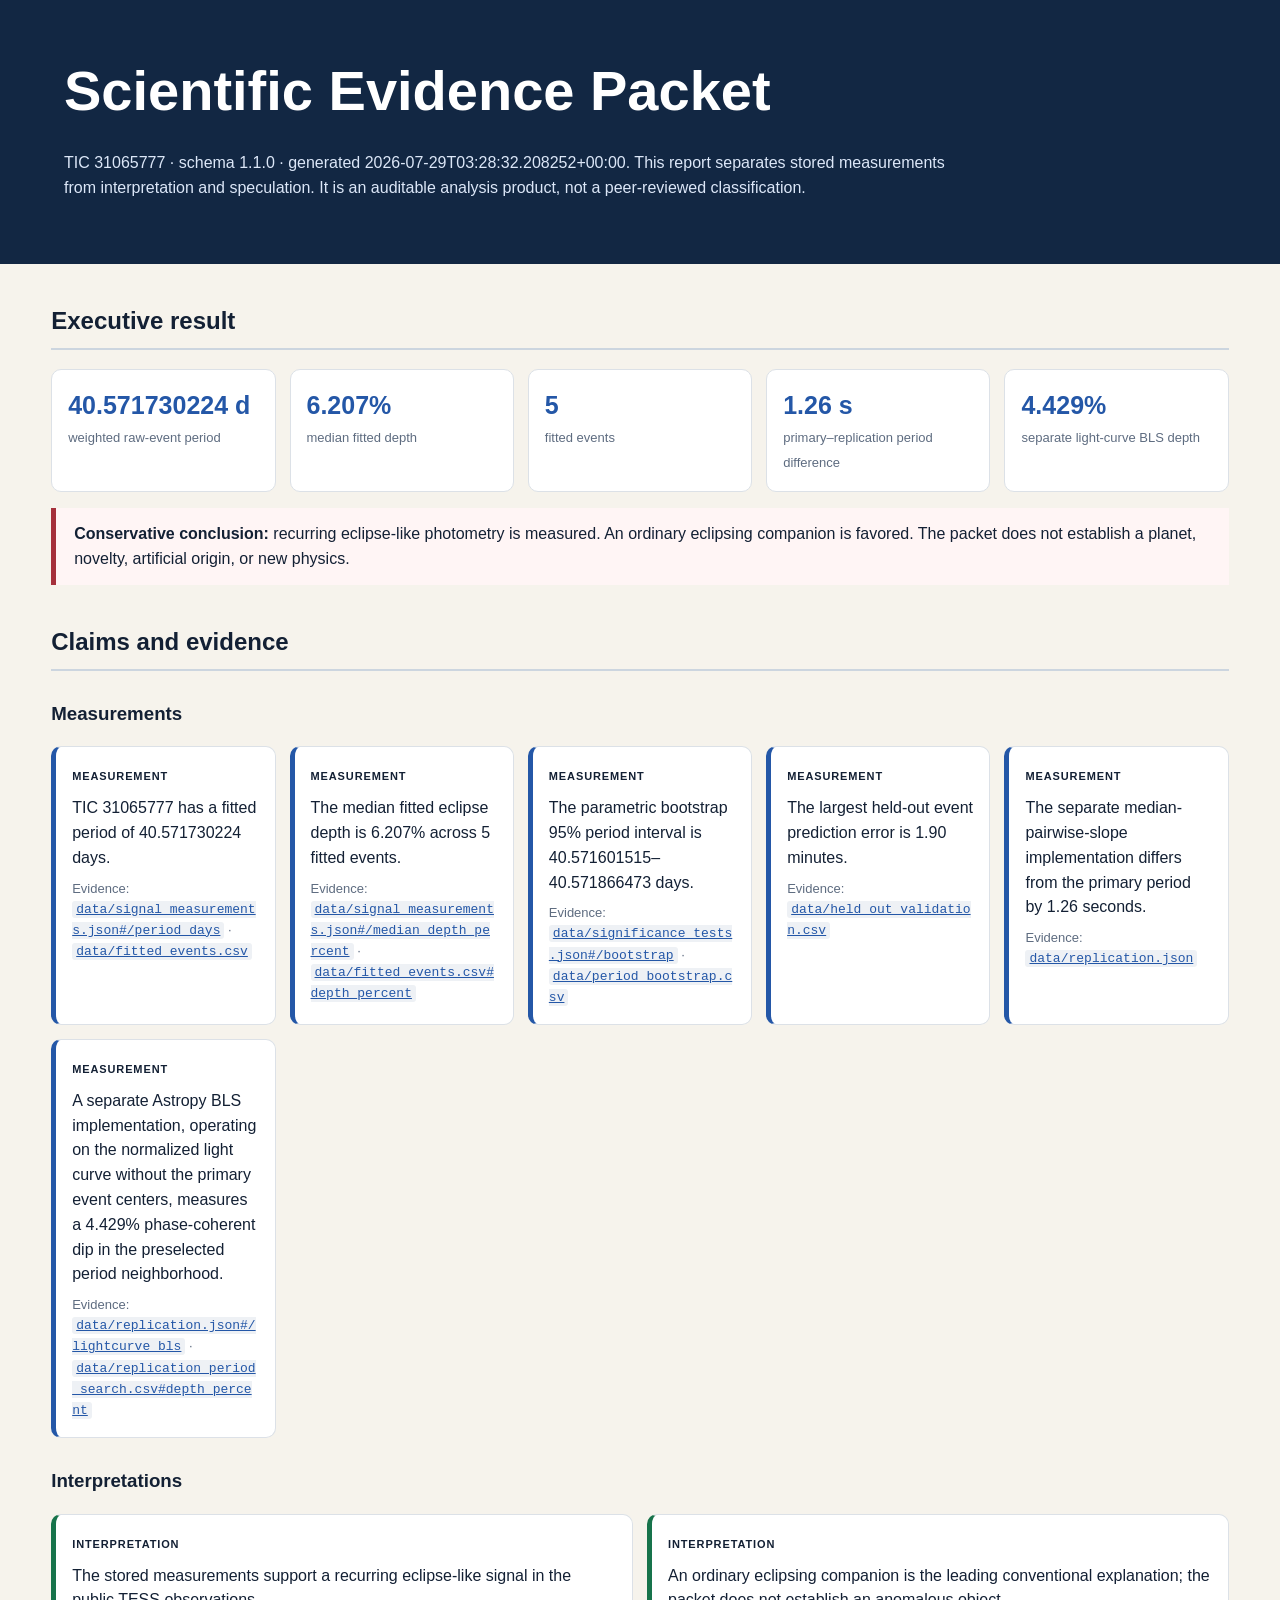
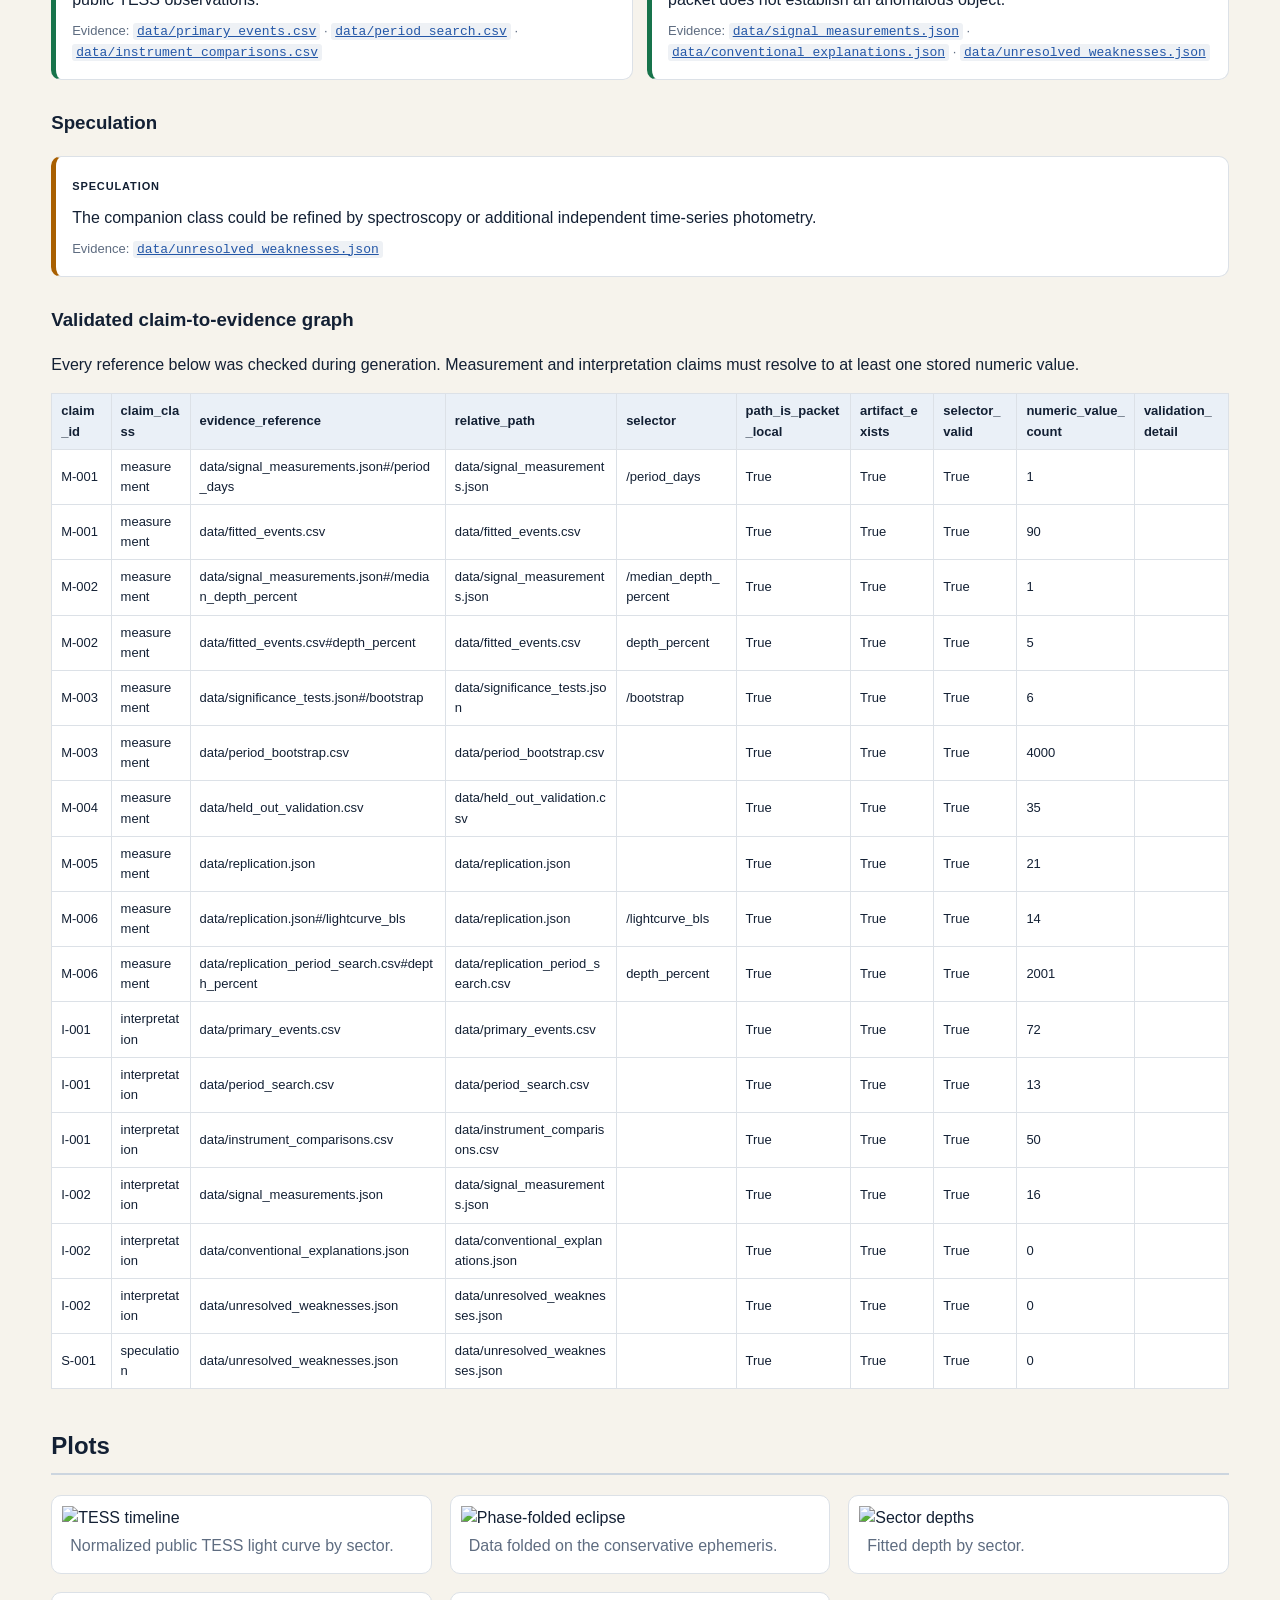
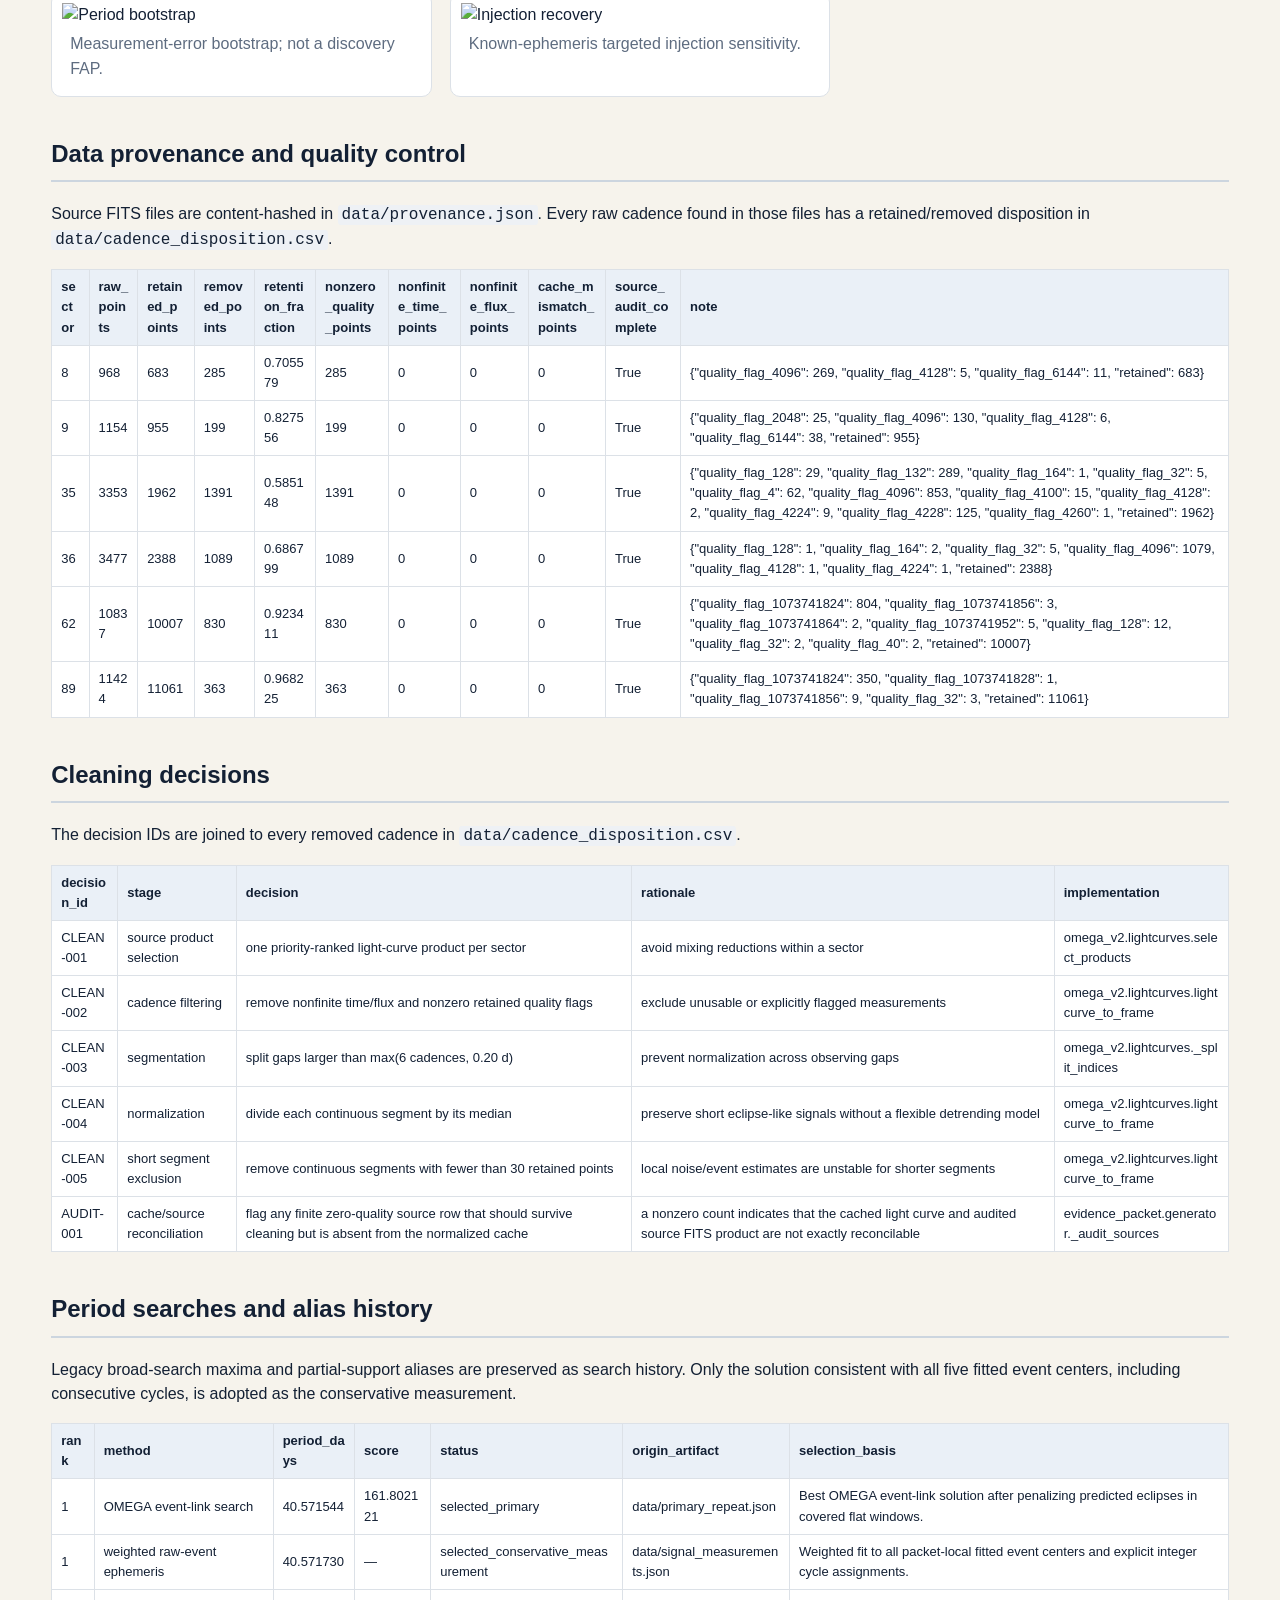
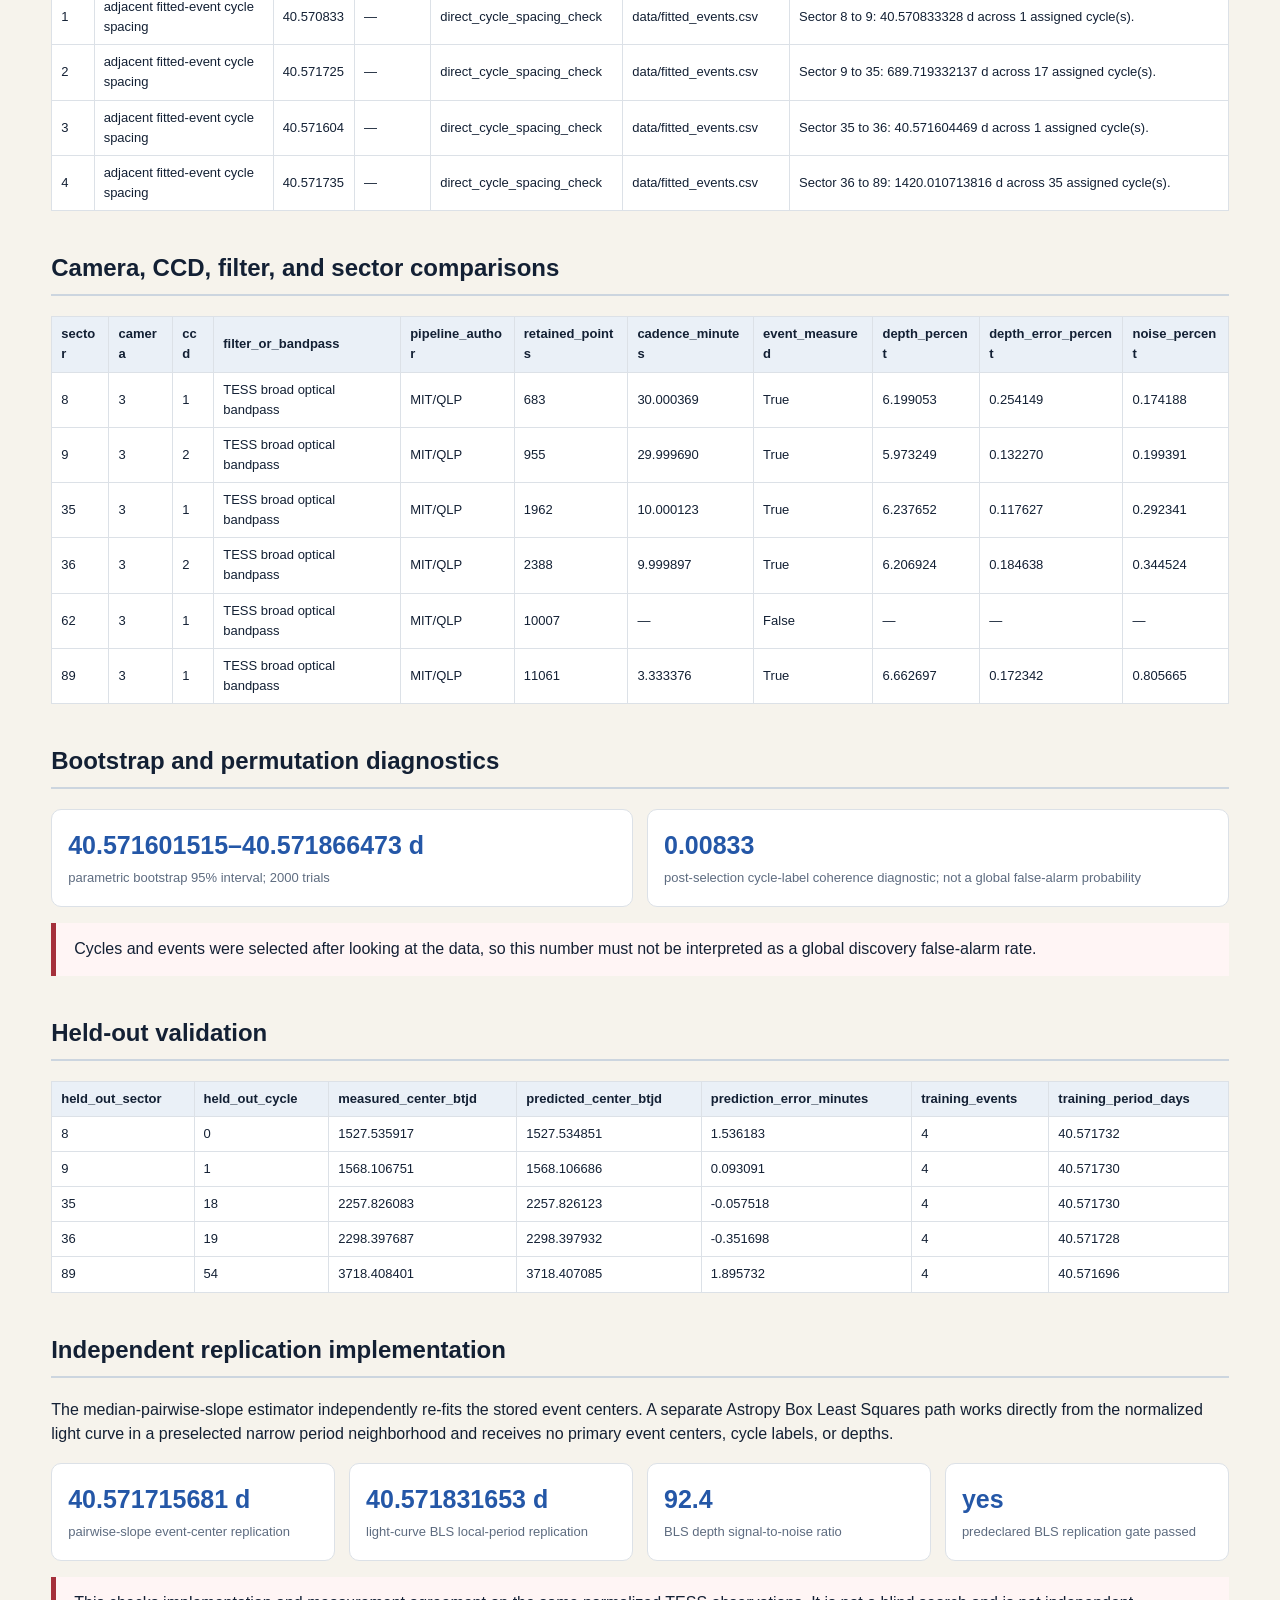
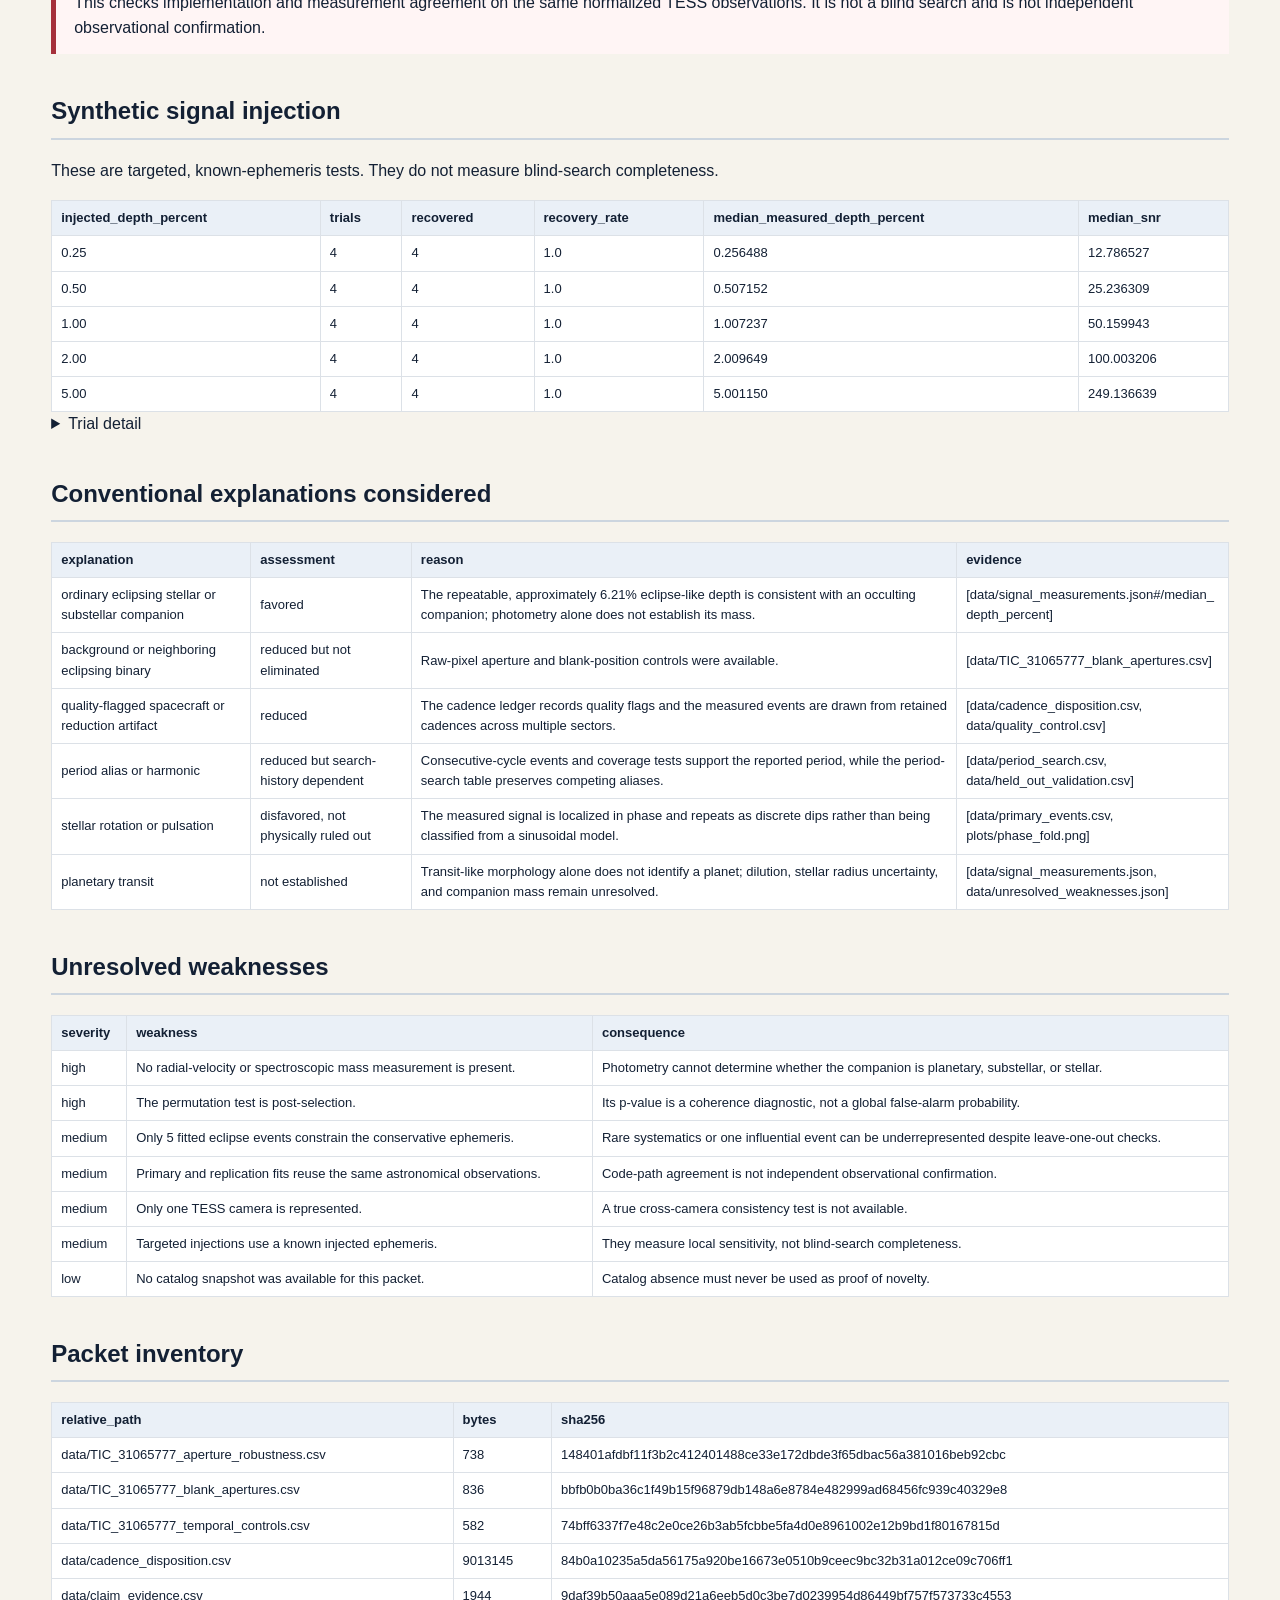
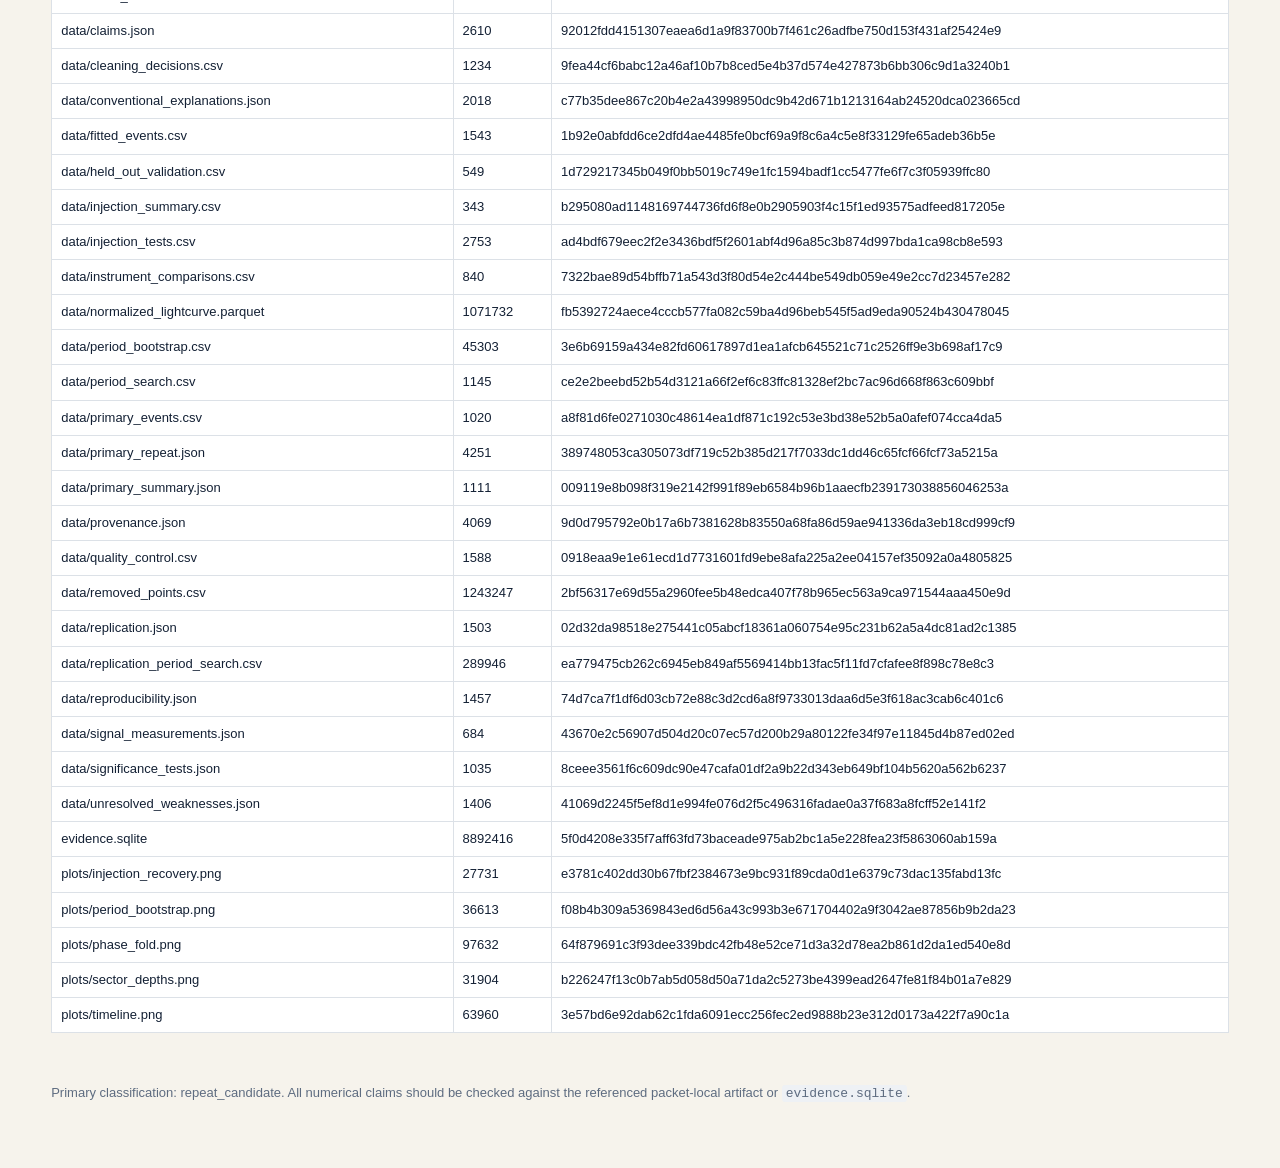
==== commit 97f4040c: "Archive DOI-enabled research release" ====
--- a/results/evidence_packets/TIC_31065777/index.html
+++ b/results/evidence_packets/TIC_31065777/index.html
@@ -34,7 +34,7 @@
 </head>
 <body>
 <header><h1>Scientific Evidence Packet</h1>
-<p>TIC 31065777 · schema 1.1.0 · generated 2026-07-29T02:20:12.821943+00:00.
+<p>TIC 31065777 · schema 1.1.0 · generated 2026-07-29T03:28:32.208252+00:00.
 This report separates stored measurements from interpretation and speculation.
 It is an auditable analysis product, not a peer-reviewed classification.</p></header>
 <main>
@@ -1283,7 +1283,7 @@
     <tr>
       <td>data/reproducibility.json</td>
       <td>1457</td>
-      <td>1bc5a42df8e8beb4726911a7669c960d0872e23e29a2d33b1b8ee7d05cf3236a</td>
+      <td>74d7ca7f1df6d03cb72e88c3d2cd6a8f9733013daa6d5e3f618ac3cab6c401c6</td>
     </tr>
     <tr>
       <td>data/signal_measurements.json</td>
@@ -1303,7 +1303,7 @@
     <tr>
       <td>evidence.sqlite</td>
       <td>8892416</td>
-      <td>a9da261d7bf8b17542c6a3e0bd40d5c8153d8f5bdcf1448a1b071895a24c9c3b</td>
+      <td>5f0d4208e335f7aff63fd73baceade975ab2bc1a5e228fea23f5863060ab159a</td>
     </tr>
     <tr>
       <td>plots/injection_recovery.png</td>
